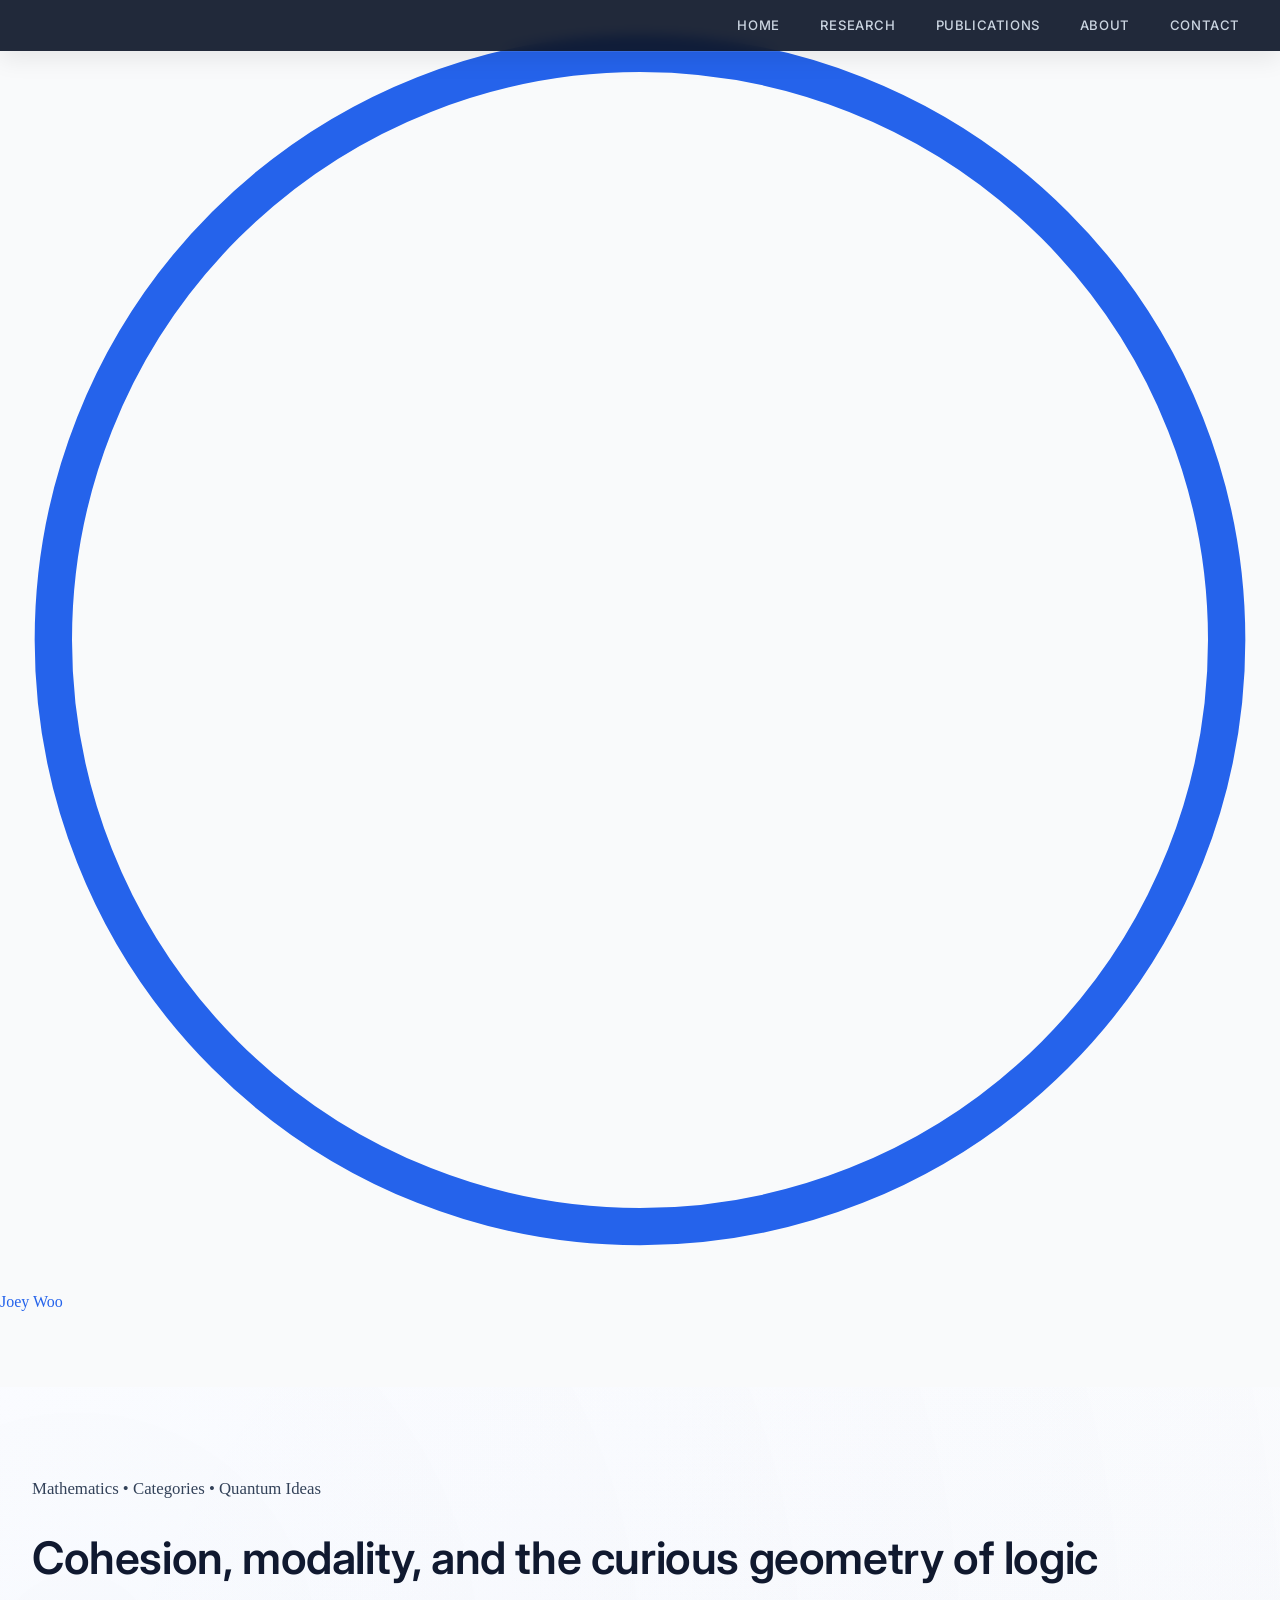
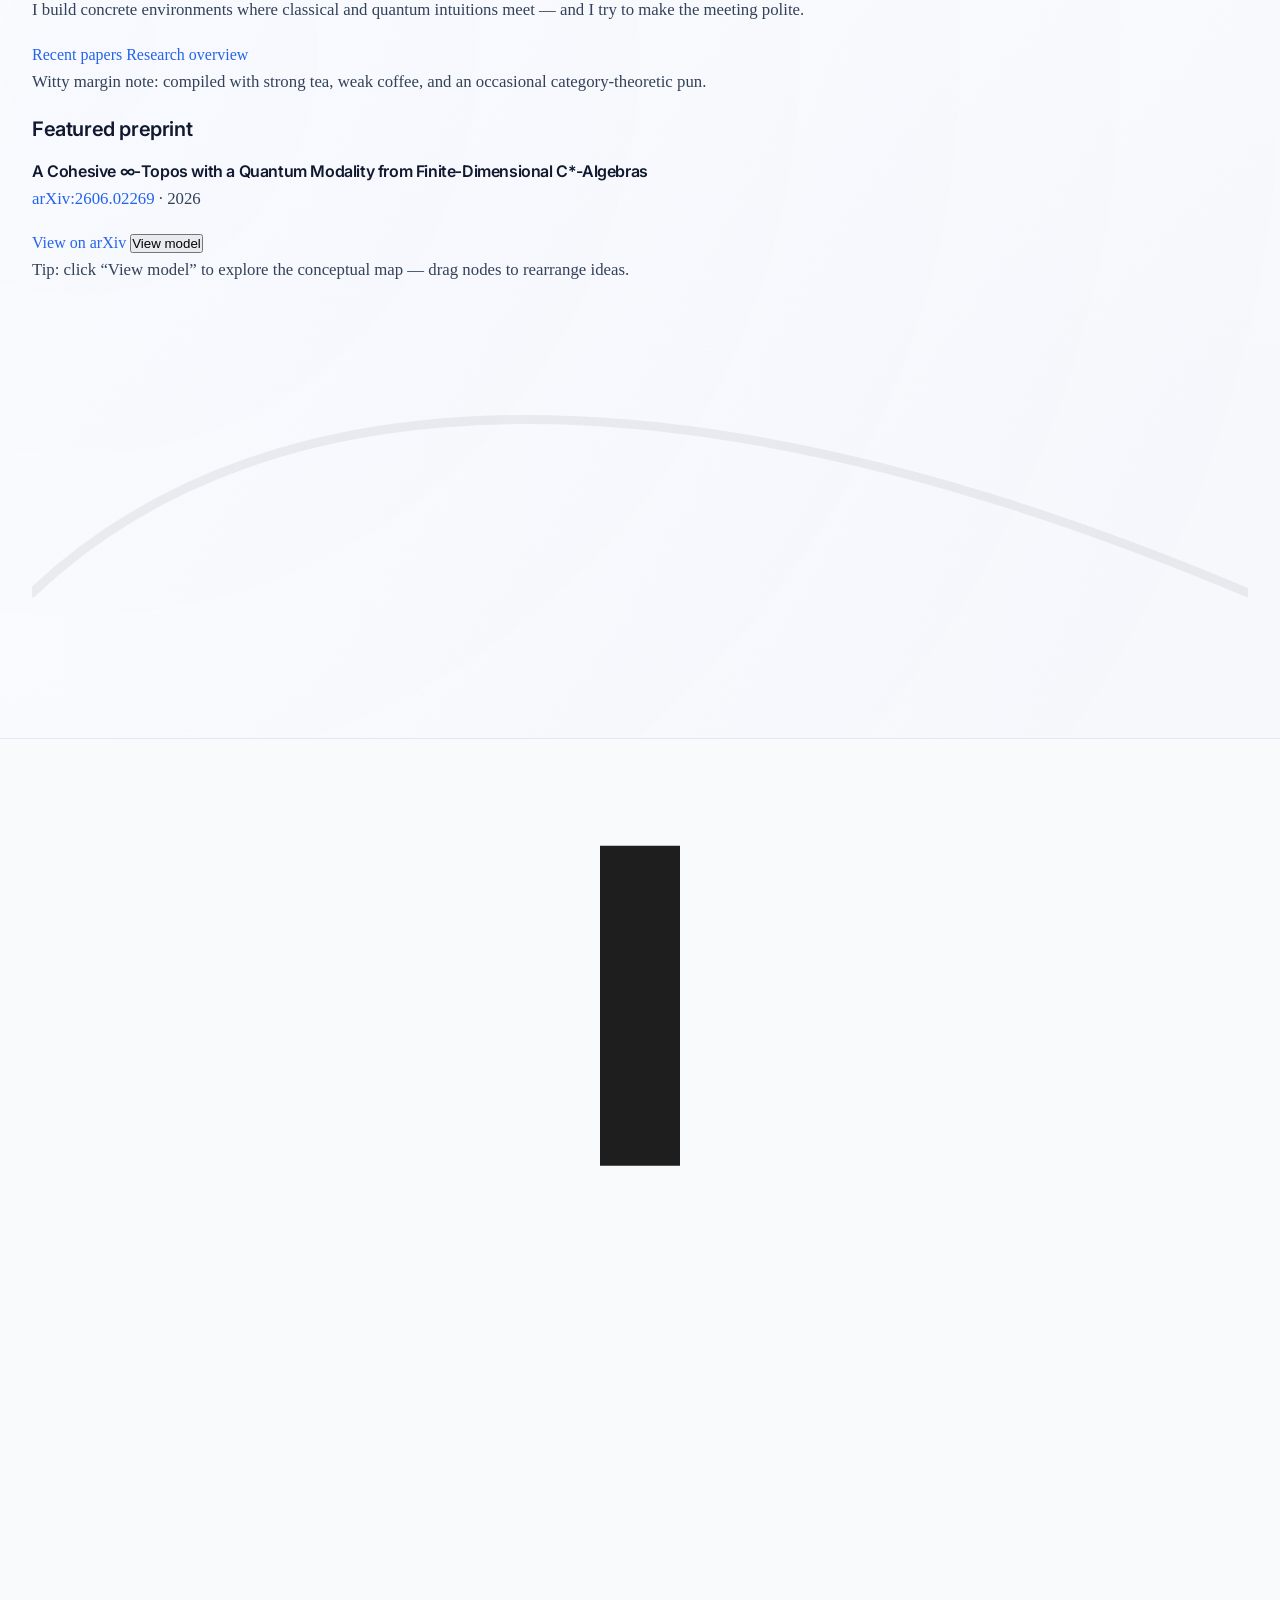
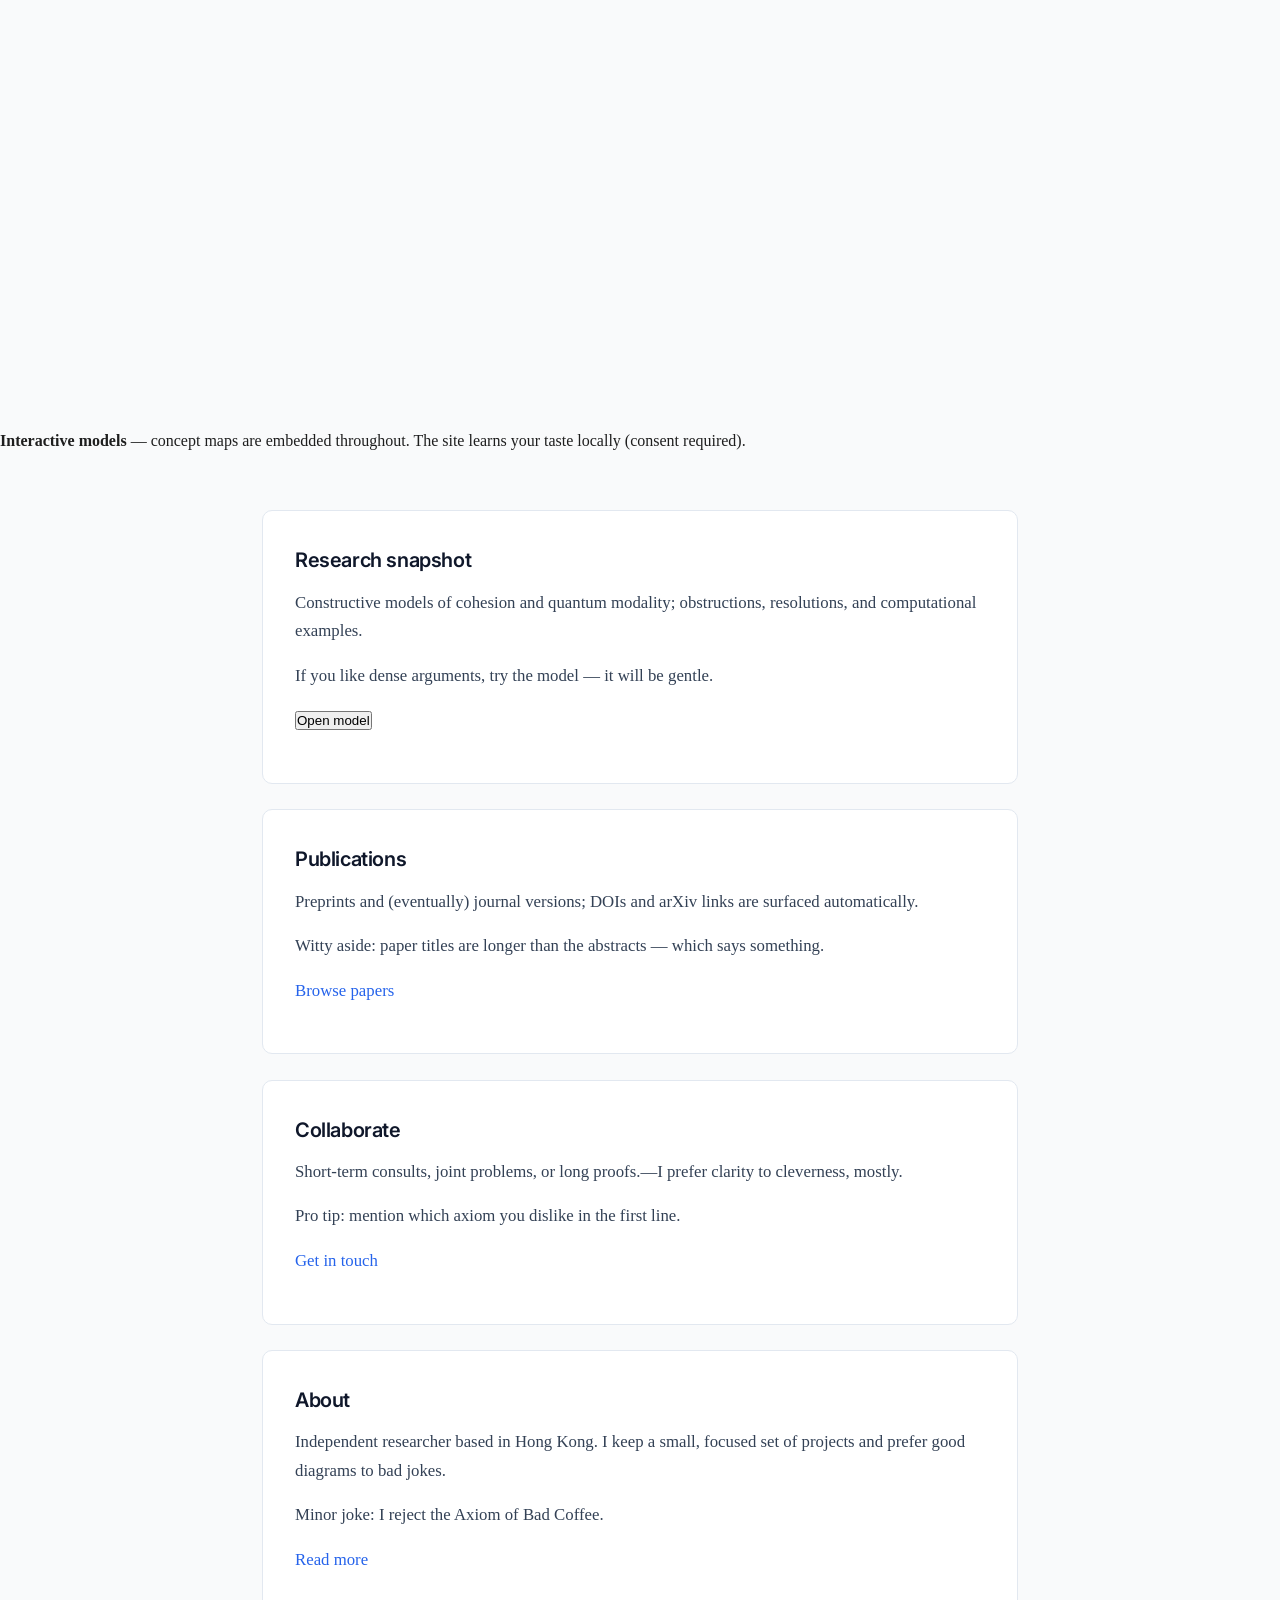
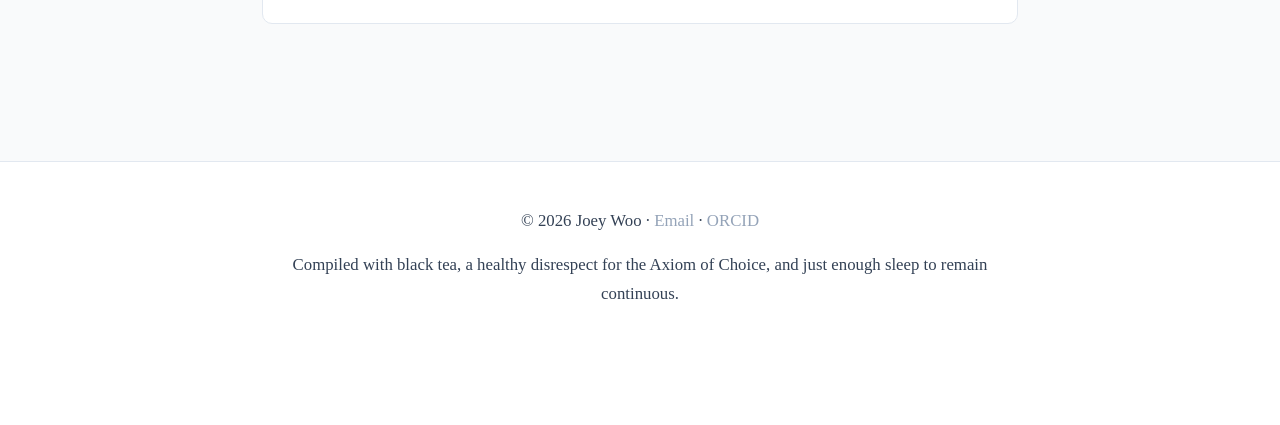
==== index.html @ 8548af4b "Update index.html" ====
<!DOCTYPE html>
<html lang="en">
<head>
  <meta charset="utf-8">
  <meta name="viewport" content="width=device-width,initial-scale=1">
  <meta name="description" content="Joey Woo — category theory, quantum foundations, and interactive concept models. Papers, preprints, and playful precision.">
  <meta name="google-site-verification" content="-gu3NFsRhLgN4wervJXu0iI68wFNmFRY9myqKUGmu70">
  <title>Joey Woo · Mathematics</title>

  <!-- Fonts -->
  <link rel="preconnect" href="https://fonts.googleapis.com">
  <link rel="preconnect" href="https://fonts.gstatic.com" crossorigin>
  <link href="https://fonts.googleapis.com/css2?family=Playfair+Display:ital,wght@0,400;0,700;1,400&family=Inter:wght@300;400;600;700&display=swap" rel="stylesheet">

  <link rel="stylesheet" href="style.css">
  <link rel="canonical" href="https://s202101185-cell.github.io/">
</head>
<body>
  <header class="site-header">
    <div class="header-inner">
      <a class="brand" href="index.html" aria-label="Home — Joey Woo">
        <svg class="brand-mark" viewBox="0 0 48 48" aria-hidden="true"><g fill="none" stroke="currentColor" stroke-width="1.4"><circle cx="24" cy="24" r="22"/></g></svg>
        <span class="brand-name">Joey Woo</span>
      </a>

      <nav class="nav">
        <a href="index.html">Home</a>
        <a href="research.html">Research</a>
        <a href="publications.html">Publications</a>
        <a href="about.html">About</a>
        <a href="contact.html" class="cta">Contact</a>
      </nav>
    </div>
  </header>

  <main>
    <section class="hero-outer" aria-labelledby="hero-heading">
      <div class="hero">
        <div class="hero-left">
          <p class="eyebrow">Mathematics • Categories • Quantum Ideas</p>
          <h1 id="hero-heading">Cohesion, modality, and the curious geometry of logic</h1>
          <p class="subtitle">I build concrete environments where classical and quantum intuitions meet — and I try to make the meeting polite.</p>

          <div class="hero-actions">
            <a class="btn primary" href="publications.html">Recent papers</a>
            <a class="btn ghost" href="research.html">Research overview</a>
          </div>

          <p class="witty">Witty margin note: compiled with strong tea, weak coffee, and an occasional category-theoretic pun.</p>
        </div>

        <aside class="hero-card" aria-hidden="false">
          <div class="hero-card-inner">
            <div class="hero-accent" aria-hidden="true"></div>
            <h3 class="card-title">Featured preprint</h3>
            <h4 class="paper-title">A Cohesive ∞‑Topos with a Quantum Modality from Finite‑Dimensional C*-Algebras</h4>
            <p class="paper-meta"><a href="https://arxiv.org/abs/2606.02269" target="_blank" rel="noopener">arXiv:2606.02269</a> · 2026</p>
            <div class="card-actions">
              <a class="btn tiny" href="https://arxiv.org/abs/2606.02269" target="_blank" rel="noopener">View on arXiv</a>
              <button class="btn tiny outline model-btn" data-model="quantum-geometry">View model</button>
            </div>
            <p class="card-fineprint">Tip: click “View model” to explore the conceptual map — drag nodes to rearrange ideas.</p>
          </div>

          <svg class="flourish" viewBox="0 0 200 60" preserveAspectRatio="none" aria-hidden="true">
            <path d="M0,48 C40,10 110,10 200,48" fill="none" stroke="rgba(2,6,23,0.06)" stroke-width="1.5" stroke-linecap="round"/>
          </svg>
        </aside>
      </div>

      <div class="hero-note">
        <svg class="tiny-ico" viewBox="0 0 24 24" aria-hidden="true"><path d="M12 2v6" stroke="currentColor" stroke-width="1.5" fill="none"/></svg>
        <div>
          <strong>Interactive models</strong> — concept maps are embedded throughout. The site learns your taste locally (consent required).
        </div>
      </div>
    </section>

    <section class="container features" aria-label="Quick links and highlights">
      <div class="grid">
        <article class="feature card" data-enhance="true" data-model="research-timeline">
          <h3>Research snapshot</h3>
          <p>Constructive models of cohesion and quantum modality; obstructions, resolutions, and computational examples.</p>
          <p class="feature-foot">If you like dense arguments, try the model — it will be gentle.</p>
          <p><button class="btn outline model-btn" data-model="research-timeline">Open model</button></p>
        </article>

        <article class="feature card" data-enhance="true">
          <h3>Publications</h3>
          <p>Preprints and (eventually) journal versions; DOIs and arXiv links are surfaced automatically.</p>
          <p class="feature-foot">Witty aside: paper titles are longer than the abstracts — which says something.</p>
          <p><a class="btn ghost" href="publications.html">Browse papers</a></p>
        </article>

        <article class="feature card" data-enhance="true">
          <h3>Collaborate</h3>
          <p>Short-term consults, joint problems, or long proofs.—I prefer clarity to cleverness, mostly.</p>
          <p class="feature-foot">Pro tip: mention which axiom you dislike in the first line.</p>
          <p><a class="btn ghost" href="contact.html">Get in touch</a></p>
        </article>

        <article class="feature card" data-enhance="true">
          <h3>About</h3>
          <p>Independent researcher based in Hong Kong. I keep a small, focused set of projects and prefer good diagrams to bad jokes.</p>
          <p class="feature-foot">Minor joke: I reject the Axiom of Bad Coffee.</p>
          <p><a class="btn ghost" href="about.html">Read more</a></p>
        </article>
      </div>
    </section>
  </main>

  <footer class="site-footer">
    <div class="container footer-inner">
      <p class="copyright">© 2026 Joey Woo · <a href="mailto:s202101185@student.cky.edu.hk">Email</a> · <a href="https://orcid.org/0009-0008-8888-9495" target="_blank" rel="noopener">ORCID</a></p>
      <p class="footer-witty">Compiled with black tea, a healthy disrespect for the Axiom of Choice, and just enough sleep to remain continuous.</p>
    </div>
  </footer>

  <!-- personalization & interactive models (local-only) -->
  <script src="assets/js/ai-personalizer-full.js" defer></script>

  <!-- small inline script to ensure model buttons created early still work -->
  <script>
    (function(){
      // When model buttons (class model-btn) are clicked, the ai script will hook model opening.
      // This no-op is here as a compatibility hook if ai script exposes window.__aiLocal.openModel.
      document.addEventListener('click', function(e){
        const b = e.target.closest('.model-btn');
        if (!b) return;
        const model = b.dataset.model;
        if (window.__aiLocal && typeof window.__aiLocal.openModelModal === 'function') {
          window.__aiLocal.openModelModal(model);
        }
      });
    })();
  </script>
</body>
</html>
---- style.css ----
/* ===== Reset & Base ===== */
*, *::before, *::after { margin:0; padding:0; box-sizing:border-box; }
html { scroll-behavior:smooth; }
:root{
    --accent: #2563eb; /* primary blue */
    --muted: #94a3b8;
    --bg: #f9fafb;
    --panel: #ffffff;
    --text: #1e1e1e;
}
body {
    font-family: 'EB Garamond', 'Georgia', serif;
    background: var(--bg);
    color: var(--text);
    line-height: 1.7;
    -webkit-font-smoothing: antialiased;
    text-rendering: optimizeLegibility;
}

/* ===== Typography ===== */
h1, h2, h3, h4 {
    font-family: 'Inter', 'Helvetica Neue', sans-serif;
    font-weight: 600;
    letter-spacing: -0.4px;
    color: #0f172a;
}
h1 { font-size: 2.8rem; }
h2 {
    font-size: 1.8rem;
    border-bottom: 1.5px solid #e2e8f0;
    padding-bottom: 0.5rem;
    margin-bottom: 1.2rem;
}
h3 { font-size: 1.25rem; margin-bottom: 0.7rem; }
p  { margin-bottom: 1rem; font-size: 1.05rem; color: #334155; }
a  {
    color: var(--accent);
    text-decoration: none;
    transition: color 0.2s, border-bottom 0.2s;
    border-bottom: 1px solid transparent;
}
a:hover { color: #1d4ed8; border-bottom-color: #1d4ed8; }

/* ===== Navigation Bar ===== */
nav {
    position: fixed; top: 0; width: 100%; background: #0f172a; z-index: 1000;
    padding: 0.9rem 2.5rem;
    display: flex; gap: 2.5rem; align-items: center; justify-content: flex-end;
    box-shadow: 0 1px 0 rgba(255,255,255,0.08), 0 8px 24px rgba(0,0,0,0.08);
    backdrop-filter: blur(6px);
    background: rgba(15, 23, 42, 0.92);
}
nav a {
    color: #cbd5e1; text-decoration: none;
    font-family: 'Inter', sans-serif; font-size: 0.82rem; font-weight: 500;
    text-transform: uppercase; letter-spacing: 0.6px;
    transition: color 0.2s, transform 0.2s; border-bottom: none;
    position: relative;
}
nav a::after {
    content: "";
    position: absolute; bottom: -4px; left: 0; width: 0; height: 1.5px;
    background: var(--accent); transition: width 0.2s;
}
nav a:hover { color: #fff; }
nav a:hover::after { width: 100%; }

/* ===== Hero Section ===== */
.hero {
    margin-top: 4.5rem;
    padding: 5.5rem 2rem 4rem 2rem;
    background: linear-gradient(135deg, #ffffff 0%, #f8fafc 100%);
    border-bottom: 1px solid #e2e8f0;
    position: relative; overflow: hidden;
}
.hero::before {
    content: "";
    position: absolute; top: -60%; left: -60%; width: 220%; height: 220%;
    background: radial-gradient(circle at 30% 40%, rgba(37,99,235,0.03) 0%, transparent 55%),
                radial-gradient(circle at 70% 60%, rgba(99,102,241,0.02) 0%, transparent 55%);
    pointer-events: none;
}
.hero-content {
    max-width: 820px; margin: 0 auto;
    display: flex; flex-direction: column; align-items: flex-start;
    position: relative; z-index: 1;
}
.hero-text h1 {
    font-size: 3.5rem;
    font-weight: 600;
    letter-spacing: -0.6px;
    margin-bottom: 0.4rem;
    color: #0f172a;
}
.hero-text p {
    font-size: 1.35rem;
    color: #475569;
    font-style: italic;
    max-width: 600px;
}

/* ===== Main Container ===== */
.container { max-width: 820px; margin: 0 auto; padding: 0 2rem 3.5rem 2rem; }
section { margin-bottom: 3.5rem; }

/* ===== Collapsible Explainers ===== */
.explain {
    margin: 2.2rem 0;
    border: 1px solid #e2e8f0;
    border-radius: 10px;
    background: var(--panel);
    overflow: hidden;
    transition: box-shadow 0.25s, border-color 0.25s;
}
.explain:hover { box-shadow: 0 6px 18px rgba(0,0,0,0.04); border-color: #cbd5e1; }
.explain-summary {
    list-style: none;
    cursor: pointer;
    padding: 1.3rem 2.2rem;
    font-family: 'Inter', sans-serif;
    font-weight: 600;
    font-size: 1.1rem;
    color: #1e293b;
    background: #f8fafc;
    border-bottom: 1px solid #e2e8f0;
    position: relative;
    outline: none;
    user-select: none;
    display: flex;
    align-items: center;
    gap: 0.7rem;
}
.explain-summary::before {
    content: "";
    display: inline-block;
    width: 0.55rem;
    height: 0.55rem;
    border-right: 2px solid #64748b;
    border-bottom: 2px solid #64748b;
    transform: rotate(45deg);
    transition: transform 0.25s;
    flex-shrink: 0;
}
details[open] .explain-summary::before {
    transform: rotate(-135deg);
}
.explain-content {
    padding: 2rem 2.2rem;
    font-size: 1.05rem;
    color: #334155;
}
.explain-plain { border-left: 4px solid var(--accent); }
.explain-technical { border-left: 4px solid #475569; }

/* ===== Cards ===== */
.card {
    background: var(--panel);
    border: 1px solid #e2e8f0;
    border-radius: 10px;
    padding: 2rem;
    margin-bottom: 1.6rem;
    transition: box-shadow 0.25s, transform 0.2s, border-color 0.2s;
}
.card:hover {
    box-shadow: 0 14px 28px rgba(0,0,0,0.05);
    transform: translateY(-3px);
    border-color: #cbd5e1;
}
.card h3 { margin-top: 0; }

/* ===== Footer ===== */
footer {
    text-align: center;
    padding: 2.8rem 2rem;
    font-size: 0.88rem;
    color: var(--muted);
    border-top: 1px solid #e2e8f0;
    margin-top: 3.5rem;
    background: var(--panel);
}
footer a { color: var(--muted); border-bottom: none; }
footer a:hover { color: #64748b; }

/* ===== Animations ===== */
@keyframes fadeIn {
    from { opacity: 0; transform: translateY(12px); }
    to   { opacity: 1; transform: translateY(0); }
}
.fade-in { animation: fadeIn 0.7s ease forwards; }

/* ===== Responsive ===== */
@media (max-width: 640px) {
    .hero { padding: 4rem 1.5rem 3rem 1.5rem; }
    .hero-text h1 { font-size: 2.6rem; }
    .container { padding: 0 1.5rem 2.5rem 1.5rem; }
    nav { justify-content: center; gap: 1.2rem; padding: 0.9rem 1.5rem; }
}
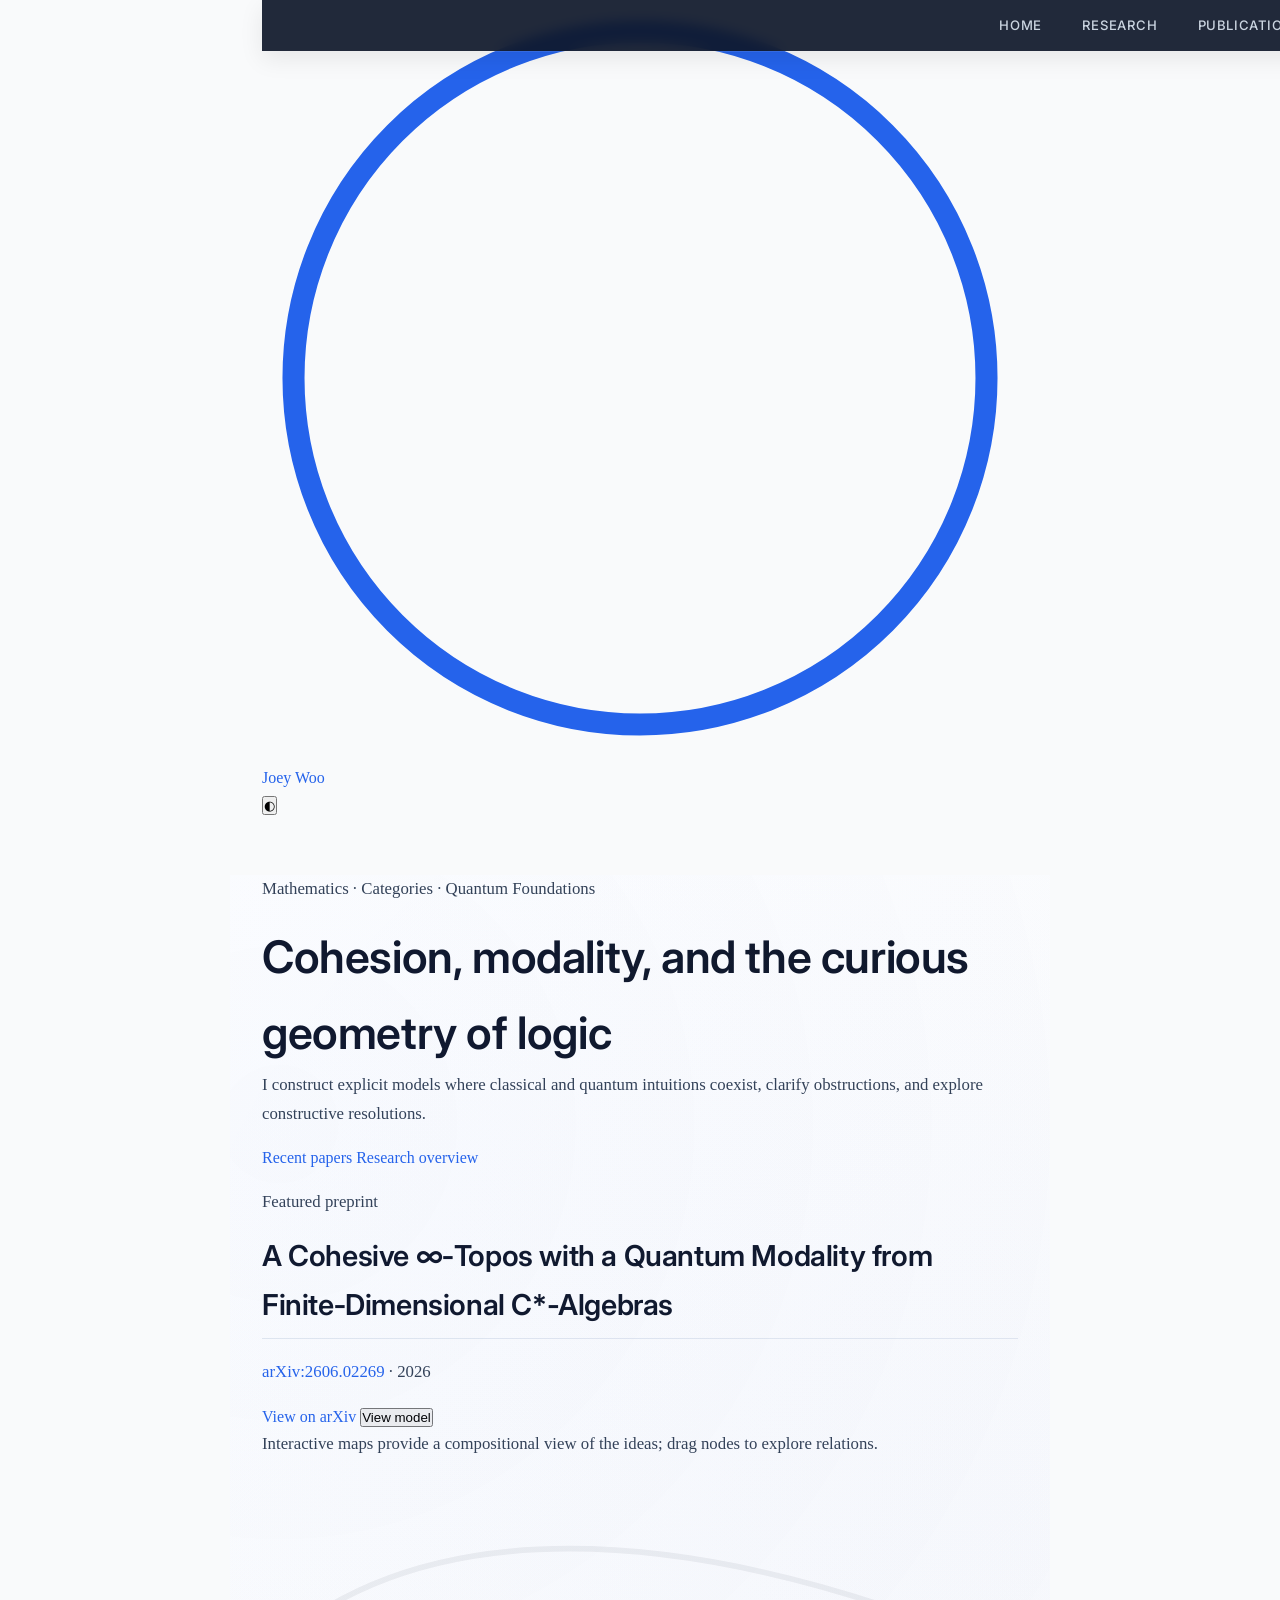
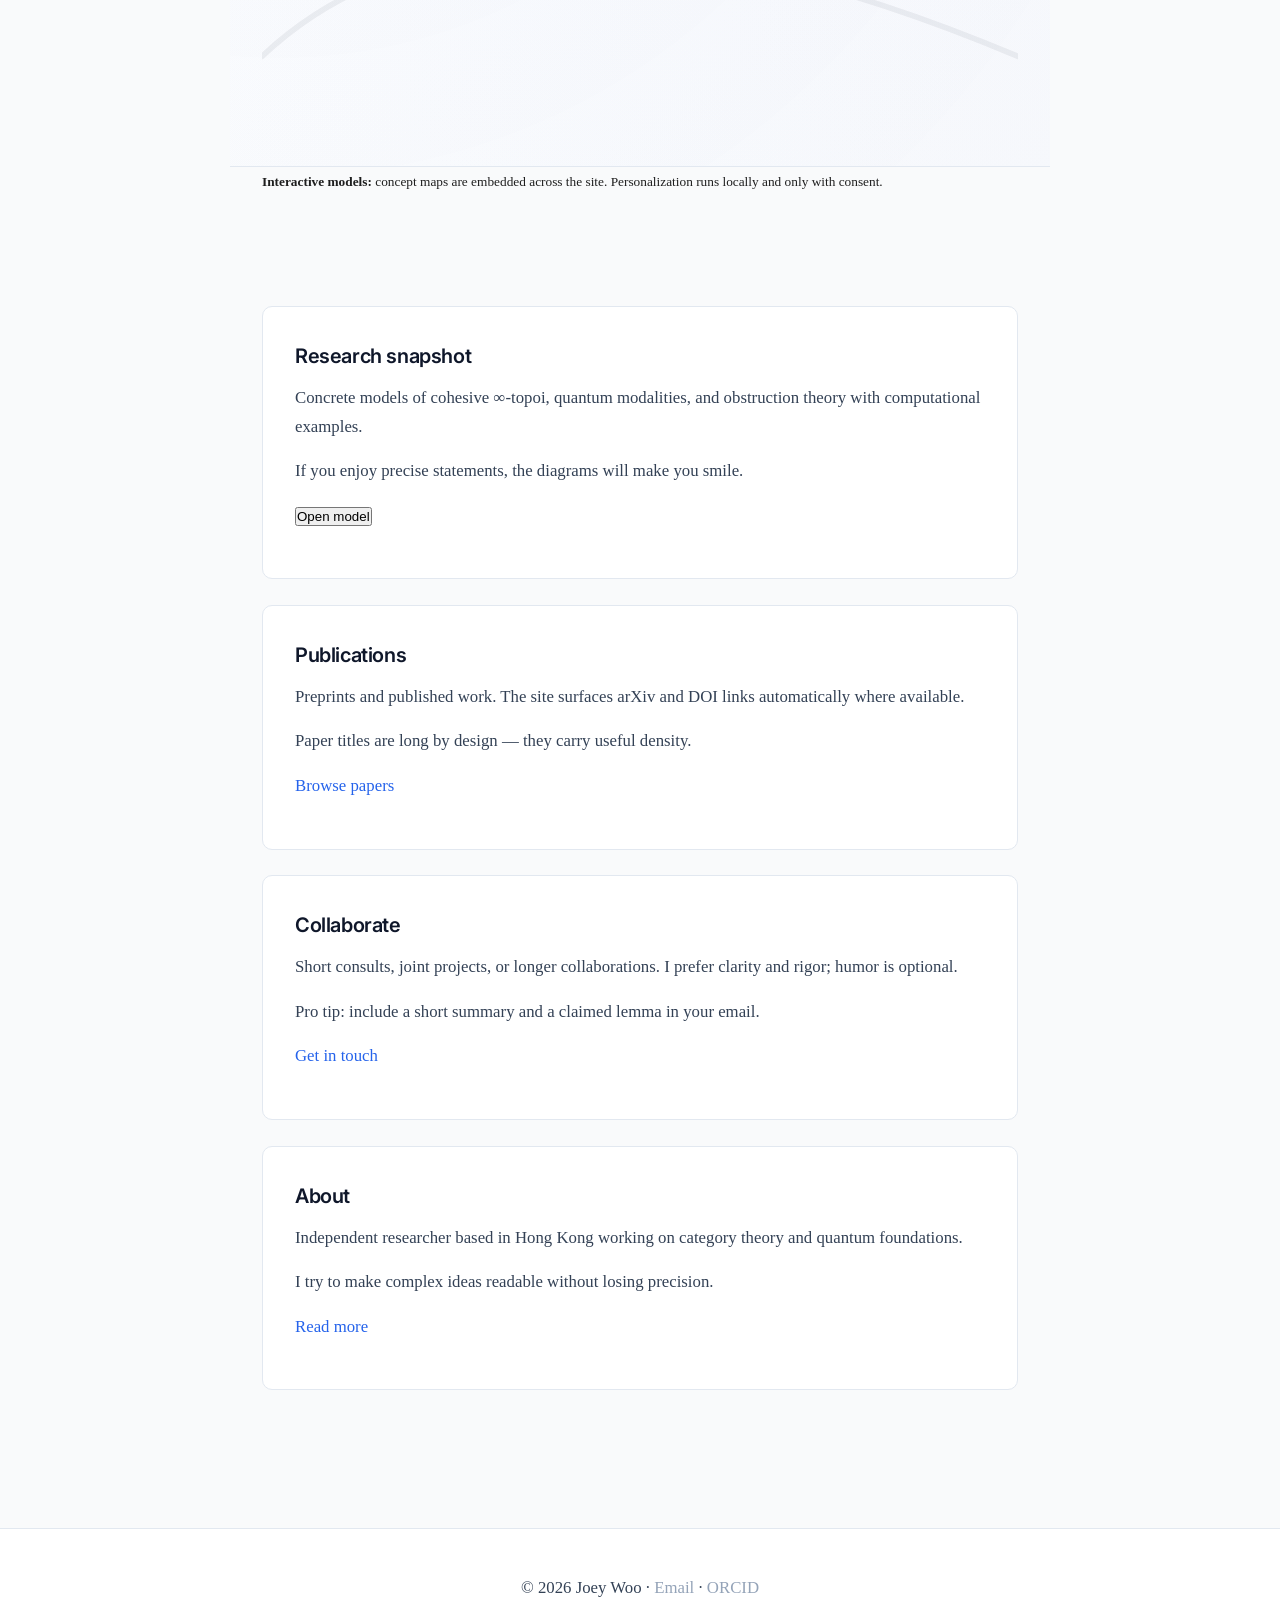
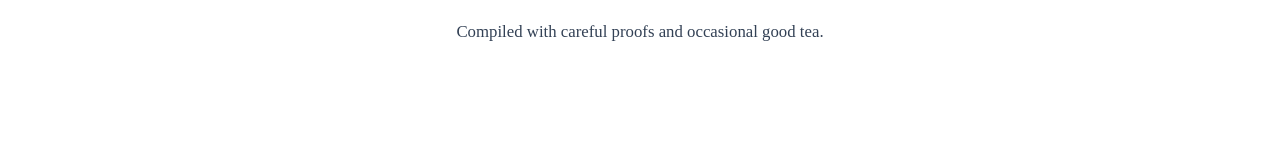
==== commit 902bd2b3: "Update index.html" ====
--- a/index.html
+++ b/index.html
@@ -1,13 +1,12 @@
 <!DOCTYPE html>
 <html lang="en">
 <head>
-  <meta charset="utf-8">
-  <meta name="viewport" content="width=device-width,initial-scale=1">
-  <meta name="description" content="Joey Woo — category theory, quantum foundations, and interactive concept models. Papers, preprints, and playful precision.">
-  <meta name="google-site-verification" content="-gu3NFsRhLgN4wervJXu0iI68wFNmFRY9myqKUGmu70">
+  <meta charset="utf-8" />
+  <meta name="viewport" content="width=device-width,initial-scale=1" />
+  <meta name="description" content="Joey Woo — research in category theory and quantum foundations. Concrete models, preprints, and interactive concept maps." />
+  <meta name="google-site-verification" content="-gu3NFsRhLgN4wervJXu0iI68wFNmFRY9myqKUGmu70" />
   <title>Joey Woo · Mathematics</title>
 
-  <!-- Fonts -->
   <link rel="preconnect" href="https://fonts.googleapis.com">
   <link rel="preconnect" href="https://fonts.gstatic.com" crossorigin>
   <link href="https://fonts.googleapis.com/css2?family=Playfair+Display:ital,wght@0,400;0,700;1,400&family=Inter:wght@300;400;600;700&display=swap" rel="stylesheet">
@@ -16,93 +15,94 @@
   <link rel="canonical" href="https://s202101185-cell.github.io/">
 </head>
 <body>
-  <header class="site-header">
-    <div class="header-inner">
-      <a class="brand" href="index.html" aria-label="Home — Joey Woo">
+  <header class="site-header" role="banner">
+    <div class="header-inner container">
+      <a class="brand" href="index.html" aria-label="Joey Woo home">
         <svg class="brand-mark" viewBox="0 0 48 48" aria-hidden="true"><g fill="none" stroke="currentColor" stroke-width="1.4"><circle cx="24" cy="24" r="22"/></g></svg>
         <span class="brand-name">Joey Woo</span>
       </a>
 
-      <nav class="nav">
+      <nav class="nav" role="navigation" aria-label="Main navigation">
         <a href="index.html">Home</a>
         <a href="research.html">Research</a>
         <a href="publications.html">Publications</a>
         <a href="about.html">About</a>
         <a href="contact.html" class="cta">Contact</a>
       </nav>
+
+      <div class="header-actions">
+        <button id="theme-toggle" class="icon-btn" aria-label="Toggle theme">◐</button>
+      </div>
     </div>
   </header>
 
-  <main>
-    <section class="hero-outer" aria-labelledby="hero-heading">
-      <div class="hero">
+  <main role="main">
+    <section class="hero-outer">
+      <div class="hero container split" aria-labelledby="hero-heading">
         <div class="hero-left">
-          <p class="eyebrow">Mathematics • Categories • Quantum Ideas</p>
+          <p class="eyebrow">Mathematics · Categories · Quantum Foundations</p>
           <h1 id="hero-heading">Cohesion, modality, and the curious geometry of logic</h1>
-          <p class="subtitle">I build concrete environments where classical and quantum intuitions meet — and I try to make the meeting polite.</p>
+          <p class="lede">I construct explicit models where classical and quantum intuitions coexist, clarify obstructions, and explore constructive resolutions.</p>
 
           <div class="hero-actions">
             <a class="btn primary" href="publications.html">Recent papers</a>
             <a class="btn ghost" href="research.html">Research overview</a>
           </div>
 
-          <p class="witty">Witty margin note: compiled with strong tea, weak coffee, and an occasional category-theoretic pun.</p>
+          <p class="witty" id="hero-quip" aria-live="polite"></p>
         </div>
 
         <aside class="hero-card" aria-hidden="false">
           <div class="hero-card-inner">
             <div class="hero-accent" aria-hidden="true"></div>
-            <h3 class="card-title">Featured preprint</h3>
-            <h4 class="paper-title">A Cohesive ∞‑Topos with a Quantum Modality from Finite‑Dimensional C*-Algebras</h4>
+            <p class="card-title">Featured preprint</p>
+            <h2 class="paper-title">A Cohesive ∞‑Topos with a Quantum Modality from Finite‑Dimensional C*-Algebras</h2>
             <p class="paper-meta"><a href="https://arxiv.org/abs/2606.02269" target="_blank" rel="noopener">arXiv:2606.02269</a> · 2026</p>
             <div class="card-actions">
               <a class="btn tiny" href="https://arxiv.org/abs/2606.02269" target="_blank" rel="noopener">View on arXiv</a>
               <button class="btn tiny outline model-btn" data-model="quantum-geometry">View model</button>
             </div>
-            <p class="card-fineprint">Tip: click “View model” to explore the conceptual map — drag nodes to rearrange ideas.</p>
+            <p class="card-fineprint">Interactive maps provide a compositional view of the ideas; drag nodes to explore relations.</p>
           </div>
 
           <svg class="flourish" viewBox="0 0 200 60" preserveAspectRatio="none" aria-hidden="true">
-            <path d="M0,48 C40,10 110,10 200,48" fill="none" stroke="rgba(2,6,23,0.06)" stroke-width="1.5" stroke-linecap="round"/>
+            <path d="M0,48 C40,10 110,10 200,48" fill="none" stroke="rgba(7,18,34,0.06)" stroke-width="1.5" stroke-linecap="round"/>
           </svg>
         </aside>
       </div>
 
-      <div class="hero-note">
-        <svg class="tiny-ico" viewBox="0 0 24 24" aria-hidden="true"><path d="M12 2v6" stroke="currentColor" stroke-width="1.5" fill="none"/></svg>
-        <div>
-          <strong>Interactive models</strong> — concept maps are embedded throughout. The site learns your taste locally (consent required).
-        </div>
+      <div class="hero-note container">
+        <small><strong>Interactive models:</strong> concept maps are embedded across the site. Personalization runs locally and only with consent.</small>
       </div>
     </section>
 
-    <section class="container features" aria-label="Quick links and highlights">
+    <section class="container features" aria-label="Highlights">
       <div class="grid">
         <article class="feature card" data-enhance="true" data-model="research-timeline">
           <h3>Research snapshot</h3>
-          <p>Constructive models of cohesion and quantum modality; obstructions, resolutions, and computational examples.</p>
-          <p class="feature-foot">If you like dense arguments, try the model — it will be gentle.</p>
+          <p>Concrete models of cohesive ∞‑topoi, quantum modalities, and obstruction theory with computational examples.</p>
+          <p class="feature-foot">If you enjoy precise statements, the diagrams will make you smile.</p>
           <p><button class="btn outline model-btn" data-model="research-timeline">Open model</button></p>
         </article>
 
         <article class="feature card" data-enhance="true">
           <h3>Publications</h3>
-          <p>Preprints and (eventually) journal versions; DOIs and arXiv links are surfaced automatically.</p>
-          <p class="feature-foot">Witty aside: paper titles are longer than the abstracts — which says something.</p>
+          <p>Preprints and published work. The site surfaces arXiv and DOI links automatically where available.</p>
+          <p class="feature-foot">Paper titles are long by design — they carry useful density.</p>
           <p><a class="btn ghost" href="publications.html">Browse papers</a></p>
         </article>
 
         <article class="feature card" data-enhance="true">
           <h3>Collaborate</h3>
-          <p>Short-term consults, joint problems, or long proofs.—I prefer clarity to cleverness, mostly.</p>
-          <p class="feature-foot">Pro tip: mention which axiom you dislike in the first line.</p>
+          <p>Short consults, joint projects, or longer collaborations. I prefer clarity and rigor; humor is optional.</p>
+          <p class="feature-foot">Pro tip: include a short summary and a claimed lemma in your email.</p>
           <p><a class="btn ghost" href="contact.html">Get in touch</a></p>
         </article>
 
         <article class="feature card" data-enhance="true">
           <h3>About</h3>
-          <p>Independent researcher based in Hong Kong. I keep a small, focused set of projects and prefer good diagrams to bad jokes.</p>
-          <p class="feature-foot">Minor joke: I reject the Axiom of Bad Coffee.</p>
+          <p>Independent researcher based in Hong Kong working on category theory and quantum foundations.</p>
+          <p class="feature-foot">I try to make complex ideas readable without losing precision.</p>
           <p><a class="btn ghost" href="about.html">Read more</a></p>
         </article>
       </div>
@@ -111,27 +111,28 @@
 
   <footer class="site-footer">
     <div class="container footer-inner">
-      <p class="copyright">© 2026 Joey Woo · <a href="mailto:s202101185@student.cky.edu.hk">Email</a> · <a href="https://orcid.org/0009-0008-8888-9495" target="_blank" rel="noopener">ORCID</a></p>
-      <p class="footer-witty">Compiled with black tea, a healthy disrespect for the Axiom of Choice, and just enough sleep to remain continuous.</p>
+      <p class="small muted">© 2026 Joey Woo · <a href="mailto:s202101185@student.cky.edu.hk">Email</a> · <a href="https://orcid.org/0009-0008-8888-9495" target="_blank" rel="noopener">ORCID</a></p>
+      <p class="small muted">Compiled with careful proofs and occasional good tea.</p>
     </div>
   </footer>
 
-  <!-- personalization & interactive models (local-only) -->
   <script src="assets/js/ai-personalizer-full.js" defer></script>
 
-  <!-- small inline script to ensure model buttons created early still work -->
   <script>
+    // theme toggle wiring (keeps UI responsive even if main script loads later)
     (function(){
-      // When model buttons (class model-btn) are clicked, the ai script will hook model opening.
-      // This no-op is here as a compatibility hook if ai script exposes window.__aiLocal.openModel.
-      document.addEventListener('click', function(e){
-        const b = e.target.closest('.model-btn');
-        if (!b) return;
-        const model = b.dataset.model;
-        if (window.__aiLocal && typeof window.__aiLocal.openModelModal === 'function') {
-          window.__aiLocal.openModelModal(model);
-        }
+      function setTheme(t){ document.documentElement.setAttribute('data-theme', t); try{ localStorage.setItem('site:theme', t); }catch(e){} }
+      document.getElementById('theme-toggle')?.addEventListener('click', function(){
+        const current = document.documentElement.getAttribute('data-theme') || 'light';
+        setTheme(current === 'light' ? 'dark' : 'light');
       });
+      // initialize from storage or system
+      const saved = localStorage.getItem('site:theme');
+      if(saved) setTheme(saved);
+      else {
+        const prefersDark = window.matchMedia && window.matchMedia('(prefers-color-scheme: dark)').matches;
+        setTheme(prefersDark ? 'dark' : 'light');
+      }
     })();
   </script>
 </body>
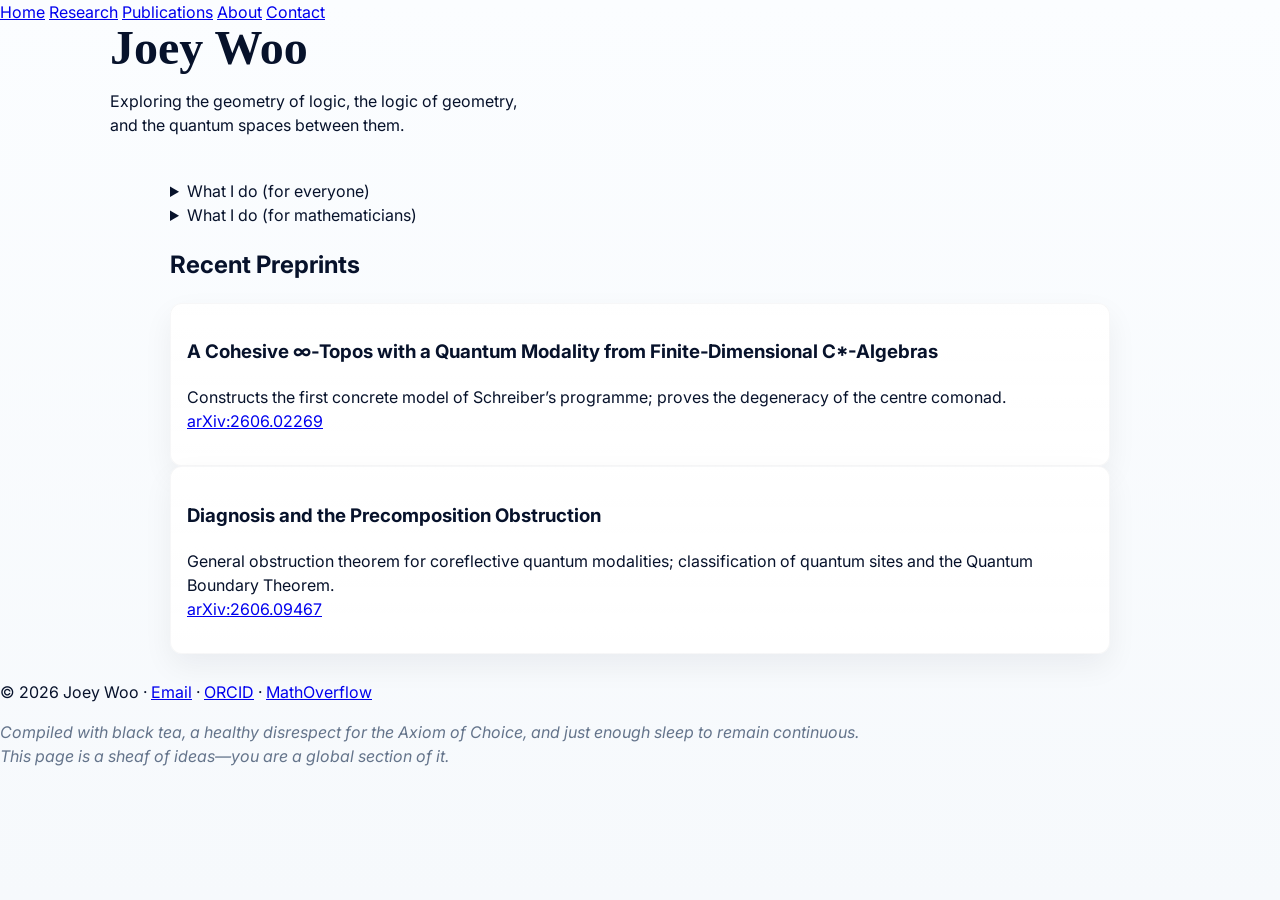
==== commit 18ffc870: "Update index.html" ====
--- a/index.html
+++ b/index.html
@@ -1,139 +1,84 @@
 <!DOCTYPE html>
 <html lang="en">
 <head>
-  <meta charset="utf-8" />
-  <meta name="viewport" content="width=device-width,initial-scale=1" />
-  <meta name="description" content="Joey Woo — research in category theory and quantum foundations. Concrete models, preprints, and interactive concept maps." />
-  <meta name="google-site-verification" content="-gu3NFsRhLgN4wervJXu0iI68wFNmFRY9myqKUGmu70" />
-  <title>Joey Woo · Mathematics</title>
-
-  <link rel="preconnect" href="https://fonts.googleapis.com">
-  <link rel="preconnect" href="https://fonts.gstatic.com" crossorigin>
-  <link href="https://fonts.googleapis.com/css2?family=Playfair+Display:ital,wght@0,400;0,700;1,400&family=Inter:wght@300;400;600;700&display=swap" rel="stylesheet">
-
-  <link rel="stylesheet" href="style.css">
-  <link rel="canonical" href="https://s202101185-cell.github.io/">
+    <meta charset="UTF-8">
+    <meta name="viewport" content="width=device-width, initial-scale=1.0">
+    <meta name="description" content="Joey Woo — research in category theory and quantum foundations; papers, preprints, and contact information." />
+    <meta name="google-site-verification" content="-gu3NFsRhLgN4wervJXu0iI68wFNmFRY9myqKUGmu70" />
+    <title>Joey Woo · Mathematics</title>
+    <link rel="stylesheet" href="style.css">
+    <link rel="preconnect" href="https://fonts.googleapis.com">
+    <link rel="preconnect" href="https://fonts.gstatic.com" crossorigin>
+    <link href="https://fonts.googleapis.com/css2?family=EB+Garamond:ital,wght@0,400;0,600;1,400&family=Inter:wght@400;500;600&display=swap" rel="stylesheet">
 </head>
 <body>
-  <header class="site-header" role="banner">
-    <div class="header-inner container">
-      <a class="brand" href="index.html" aria-label="Joey Woo home">
-        <svg class="brand-mark" viewBox="0 0 48 48" aria-hidden="true"><g fill="none" stroke="currentColor" stroke-width="1.4"><circle cx="24" cy="24" r="22"/></g></svg>
-        <span class="brand-name">Joey Woo</span>
-      </a>
-
-      <nav class="nav" role="navigation" aria-label="Main navigation">
+    <nav>
         <a href="index.html">Home</a>
         <a href="research.html">Research</a>
         <a href="publications.html">Publications</a>
         <a href="about.html">About</a>
-        <a href="contact.html" class="cta">Contact</a>
-      </nav>
+        <a href="contact.html">Contact</a>
+    </nav>
 
-      <div class="header-actions">
-        <button id="theme-toggle" class="icon-btn" aria-label="Toggle theme">◐</button>
-      </div>
-    </div>
-  </header>
+    <header class="hero">
+        <div class="hero-content fade-in">
+            <div class="hero-text">
+                <h1>Joey Woo</h1>
+                <p>Exploring the geometry of logic, the logic of geometry,<br>and the quantum spaces between them.</p>
+            </div>
+        </div>
+    </header>
 
-  <main role="main">
-    <section class="hero-outer">
-      <div class="hero container split" aria-labelledby="hero-heading">
-        <div class="hero-left">
-          <p class="eyebrow">Mathematics · Categories · Quantum Foundations</p>
-          <h1 id="hero-heading">Cohesion, modality, and the curious geometry of logic</h1>
-          <p class="lede">I construct explicit models where classical and quantum intuitions coexist, clarify obstructions, and explore constructive resolutions.</p>
+    <main class="container fade-in">
 
-          <div class="hero-actions">
-            <a class="btn primary" href="publications.html">Recent papers</a>
-            <a class="btn ghost" href="research.html">Research overview</a>
-          </div>
+        <details class="explain explain-plain">
+            <summary class="explain-summary">What I do (for everyone)</summary>
+            <div class="explain-content">
+                <p>
+                    I study how the laws of physics and the rules of logic fit together.
+                    Imagine a robot that learns from experience. If its “brain” contains both ordinary numbers (like distances) and quantum bits,
+                    you run into a problem: the smooth world of geometry and the strange world of quantum mechanics don’t get along.
+                    My work creates new mathematical environments where these two worlds can live side by side.
+                    This could one day help us build artificial intelligence that is both powerful and completely transparent—you can see exactly why it made a decision.
+                </p>
+            </div>
+        </details>
 
-          <p class="witty" id="hero-quip" aria-live="polite"></p>
-        </div>
+        <details class="explain explain-technical">
+            <summary class="explain-summary">What I do (for mathematicians)</summary>
+            <div class="explain-content">
+                <p>
+                    I construct concrete models of cohesive ∞‑topoi equipped with quantum modalities—idempotent, product‑preserving, strong monoidal comonads—as proposed by Schreiber’s programme.
+                </p>
+            </div>
+        </details>
 
-        <aside class="hero-card" aria-hidden="false">
-          <div class="hero-card-inner">
-            <div class="hero-accent" aria-hidden="true"></div>
-            <p class="card-title">Featured preprint</p>
-            <h2 class="paper-title">A Cohesive ∞‑Topos with a Quantum Modality from Finite‑Dimensional C*-Algebras</h2>
-            <p class="paper-meta"><a href="https://arxiv.org/abs/2606.02269" target="_blank" rel="noopener">arXiv:2606.02269</a> · 2026</p>
-            <div class="card-actions">
-              <a class="btn tiny" href="https://arxiv.org/abs/2606.02269" target="_blank" rel="noopener">View on arXiv</a>
-              <button class="btn tiny outline model-btn" data-model="quantum-geometry">View model</button>
+        <section>
+            <h2>Recent Preprints</h2>
+            <div class="card">
+                <h3>A Cohesive ∞‑Topos with a Quantum Modality from Finite‑Dimensional C*-Algebras</h3>
+                <p>Constructs the first concrete model of Schreiber’s programme; proves the degeneracy of the centre comonad.<br>
+                <a href="https://arxiv.org/abs/2606.02269" target="_blank" rel="noopener">arXiv:2606.02269</a></p>
             </div>
-            <p class="card-fineprint">Interactive maps provide a compositional view of the ideas; drag nodes to explore relations.</p>
-          </div>
+            <div class="card">
+                <h3>Diagnosis and the Precomposition Obstruction</h3>
+                <p>General obstruction theorem for coreflective quantum modalities; classification of quantum sites and the Quantum Boundary Theorem.<br>
+                <a href="https://arxiv.org/abs/2606.09467" target="_blank" rel="noopener">arXiv:2606.09467</a></p>
+            </div>
+        </section>
+    </main>
 
-          <svg class="flourish" viewBox="0 0 200 60" preserveAspectRatio="none" aria-hidden="true">
-            <path d="M0,48 C40,10 110,10 200,48" fill="none" stroke="rgba(7,18,34,0.06)" stroke-width="1.5" stroke-linecap="round"/>
-          </svg>
-        </aside>
-      </div>
+    <footer>
+        <p>© 2026 Joey Woo · <a href="mailto:s202101185@student.cky.edu.hk">Email</a> · 
+        <a href="https://orcid.org/0009-0008-8888-9495">ORCID</a> · 
+        <a href="https://mathoverflow.net/users/511500">MathOverflow</a></p>
+        <p style="font-style: italic; color: #64748b; margin-top: 0.5rem;">
+            Compiled with black tea, a healthy disrespect for the Axiom of Choice, and just enough sleep to remain continuous.<br>
+            This page is a sheaf of ideas—you are a global section of it.
+        </p>
+    </footer>
 
-      <div class="hero-note container">
-        <small><strong>Interactive models:</strong> concept maps are embedded across the site. Personalization runs locally and only with consent.</small>
-      </div>
-    </section>
-
-    <section class="container features" aria-label="Highlights">
-      <div class="grid">
-        <article class="feature card" data-enhance="true" data-model="research-timeline">
-          <h3>Research snapshot</h3>
-          <p>Concrete models of cohesive ∞‑topoi, quantum modalities, and obstruction theory with computational examples.</p>
-          <p class="feature-foot">If you enjoy precise statements, the diagrams will make you smile.</p>
-          <p><button class="btn outline model-btn" data-model="research-timeline">Open model</button></p>
-        </article>
-
-        <article class="feature card" data-enhance="true">
-          <h3>Publications</h3>
-          <p>Preprints and published work. The site surfaces arXiv and DOI links automatically where available.</p>
-          <p class="feature-foot">Paper titles are long by design — they carry useful density.</p>
-          <p><a class="btn ghost" href="publications.html">Browse papers</a></p>
-        </article>
-
-        <article class="feature card" data-enhance="true">
-          <h3>Collaborate</h3>
-          <p>Short consults, joint projects, or longer collaborations. I prefer clarity and rigor; humor is optional.</p>
-          <p class="feature-foot">Pro tip: include a short summary and a claimed lemma in your email.</p>
-          <p><a class="btn ghost" href="contact.html">Get in touch</a></p>
-        </article>
-
-        <article class="feature card" data-enhance="true">
-          <h3>About</h3>
-          <p>Independent researcher based in Hong Kong working on category theory and quantum foundations.</p>
-          <p class="feature-foot">I try to make complex ideas readable without losing precision.</p>
-          <p><a class="btn ghost" href="about.html">Read more</a></p>
-        </article>
-      </div>
-    </section>
-  </main>
-
-  <footer class="site-footer">
-    <div class="container footer-inner">
-      <p class="small muted">© 2026 Joey Woo · <a href="mailto:s202101185@student.cky.edu.hk">Email</a> · <a href="https://orcid.org/0009-0008-8888-9495" target="_blank" rel="noopener">ORCID</a></p>
-      <p class="small muted">Compiled with careful proofs and occasional good tea.</p>
-    </div>
-  </footer>
-
-  <script src="assets/js/ai-personalizer-full.js" defer></script>
-
-  <script>
-    // theme toggle wiring (keeps UI responsive even if main script loads later)
-    (function(){
-      function setTheme(t){ document.documentElement.setAttribute('data-theme', t); try{ localStorage.setItem('site:theme', t); }catch(e){} }
-      document.getElementById('theme-toggle')?.addEventListener('click', function(){
-        const current = document.documentElement.getAttribute('data-theme') || 'light';
-        setTheme(current === 'light' ? 'dark' : 'light');
-      });
-      // initialize from storage or system
-      const saved = localStorage.getItem('site:theme');
-      if(saved) setTheme(saved);
-      else {
-        const prefersDark = window.matchMedia && window.matchMedia('(prefers-color-scheme: dark)').matches;
-        setTheme(prefersDark ? 'dark' : 'light');
-      }
-    })();
-  </script>
+    <script src="assets/js/ai-enhancer.js" defer></script>
+    <script src="assets/js/ai-personalizer.js" defer></script>
 </body>
 </html>
--- a/style.css
+++ b/style.css
@@ -1,197 +1,103 @@
-/* ===== Reset & Base ===== */
-*, *::before, *::after { margin:0; padding:0; box-sizing:border-box; }
-html { scroll-behavior:smooth; }
+/* style.css — cleaned, polished, "researcher" theme; no big circle, improved visuals */
+
+/* ------------ Variables ------------ */
 :root{
-    --accent: #2563eb; /* primary blue */
-    --muted: #94a3b8;
-    --bg: #f9fafb;
-    --panel: #ffffff;
-    --text: #1e1e1e;
-}
-body {
-    font-family: 'EB Garamond', 'Georgia', serif;
-    background: var(--bg);
-    color: var(--text);
-    line-height: 1.7;
-    -webkit-font-smoothing: antialiased;
-    text-rendering: optimizeLegibility;
+  --accent: #233a8a;
+  --accent-2: #5b3bd6;
+  --bg: linear-gradient(180deg,#fbfdff 0%, #f6f9fc 100%);
+  --surface: rgba(255,255,255,0.92);
+  --muted: #6b7280;
+  --text: #07122b;
+  --shadow-soft: 0 12px 30px rgba(10,16,34,0.06);
+  --shadow-strong: 0 28px 60px rgba(10,16,34,0.10);
+  --radius: 12px;
+  --max-width: 1100px;
+  --content-width: 980px;
+  --transition: 220ms cubic-bezier(.2,.9,.2,1);
 }
 
-/* ===== Typography ===== */
-h1, h2, h3, h4 {
-    font-family: 'Inter', 'Helvetica Neue', sans-serif;
-    font-weight: 600;
-    letter-spacing: -0.4px;
-    color: #0f172a;
-}
-h1 { font-size: 2.8rem; }
-h2 {
-    font-size: 1.8rem;
-    border-bottom: 1.5px solid #e2e8f0;
-    padding-bottom: 0.5rem;
-    margin-bottom: 1.2rem;
-}
-h3 { font-size: 1.25rem; margin-bottom: 0.7rem; }
-p  { margin-bottom: 1rem; font-size: 1.05rem; color: #334155; }
-a  {
-    color: var(--accent);
-    text-decoration: none;
-    transition: color 0.2s, border-bottom 0.2s;
-    border-bottom: 1px solid transparent;
-}
-a:hover { color: #1d4ed8; border-bottom-color: #1d4ed8; }
-
-/* ===== Navigation Bar ===== */
-nav {
-    position: fixed; top: 0; width: 100%; background: #0f172a; z-index: 1000;
-    padding: 0.9rem 2.5rem;
-    display: flex; gap: 2.5rem; align-items: center; justify-content: flex-end;
-    box-shadow: 0 1px 0 rgba(255,255,255,0.08), 0 8px 24px rgba(0,0,0,0.08);
-    backdrop-filter: blur(6px);
-    background: rgba(15, 23, 42, 0.92);
-}
-nav a {
-    color: #cbd5e1; text-decoration: none;
-    font-family: 'Inter', sans-serif; font-size: 0.82rem; font-weight: 500;
-    text-transform: uppercase; letter-spacing: 0.6px;
-    transition: color 0.2s, transform 0.2s; border-bottom: none;
-    position: relative;
-}
-nav a::after {
-    content: "";
-    position: absolute; bottom: -4px; left: 0; width: 0; height: 1.5px;
-    background: var(--accent); transition: width 0.2s;
-}
-nav a:hover { color: #fff; }
-nav a:hover::after { width: 100%; }
-
-/* ===== Hero Section ===== */
-.hero {
-    margin-top: 4.5rem;
-    padding: 5.5rem 2rem 4rem 2rem;
-    background: linear-gradient(135deg, #ffffff 0%, #f8fafc 100%);
-    border-bottom: 1px solid #e2e8f0;
-    position: relative; overflow: hidden;
-}
-.hero::before {
-    content: "";
-    position: absolute; top: -60%; left: -60%; width: 220%; height: 220%;
-    background: radial-gradient(circle at 30% 40%, rgba(37,99,235,0.03) 0%, transparent 55%),
-                radial-gradient(circle at 70% 60%, rgba(99,102,241,0.02) 0%, transparent 55%);
-    pointer-events: none;
-}
-.hero-content {
-    max-width: 820px; margin: 0 auto;
-    display: flex; flex-direction: column; align-items: flex-start;
-    position: relative; z-index: 1;
-}
-.hero-text h1 {
-    font-size: 3.5rem;
-    font-weight: 600;
-    letter-spacing: -0.6px;
-    margin-bottom: 0.4rem;
-    color: #0f172a;
-}
-.hero-text p {
-    font-size: 1.35rem;
-    color: #475569;
-    font-style: italic;
-    max-width: 600px;
+/* dark */
+:root[data-theme="dark"]{
+  --bg: linear-gradient(180deg,#071124 0%, #0b1622 100%);
+  --surface: rgba(10,20,30,0.78);
+  --text: #eaf2ff;
+  --muted: #9fb1c9;
+  --shadow-soft: 0 12px 30px rgba(0,0,0,0.6);
+  --shadow-strong: 0 28px 60px rgba(0,0,0,0.7);
 }
 
-/* ===== Main Container ===== */
-.container { max-width: 820px; margin: 0 auto; padding: 0 2rem 3.5rem 2rem; }
-section { margin-bottom: 3.5rem; }
+/* ------------ Base ------------ */
+*{ box-sizing:border-box; }
+html,body{ height:100%; }
+body{ margin:0; font-family: Inter, system-ui, -apple-system, "Segoe UI", Roboto, "Helvetica Neue", Arial; color:var(--text); background:var(--bg); -webkit-font-smoothing:antialiased; line-height:1.5; transition: background var(--transition), color var(--transition); }
+.container{ max-width:var(--max-width); margin:0 auto; padding:0 1.25rem; }
+.muted{ color:var(--muted); }
+.small{ font-size:.92rem; color:var(--muted); }
 
-/* ===== Collapsible Explainers ===== */
-.explain {
-    margin: 2.2rem 0;
-    border: 1px solid #e2e8f0;
-    border-radius: 10px;
-    background: var(--panel);
-    overflow: hidden;
-    transition: box-shadow 0.25s, border-color 0.25s;
-}
-.explain:hover { box-shadow: 0 6px 18px rgba(0,0,0,0.04); border-color: #cbd5e1; }
-.explain-summary {
-    list-style: none;
-    cursor: pointer;
-    padding: 1.3rem 2.2rem;
-    font-family: 'Inter', sans-serif;
-    font-weight: 600;
-    font-size: 1.1rem;
-    color: #1e293b;
-    background: #f8fafc;
-    border-bottom: 1px solid #e2e8f0;
-    position: relative;
-    outline: none;
-    user-select: none;
-    display: flex;
-    align-items: center;
-    gap: 0.7rem;
-}
-.explain-summary::before {
-    content: "";
-    display: inline-block;
-    width: 0.55rem;
-    height: 0.55rem;
-    border-right: 2px solid #64748b;
-    border-bottom: 2px solid #64748b;
-    transform: rotate(45deg);
-    transition: transform 0.25s;
-    flex-shrink: 0;
-}
-details[open] .explain-summary::before {
-    transform: rotate(-135deg);
-}
-.explain-content {
-    padding: 2rem 2.2rem;
-    font-size: 1.05rem;
-    color: #334155;
-}
-.explain-plain { border-left: 4px solid var(--accent); }
-.explain-technical { border-left: 4px solid #475569; }
+/* Header */
+.site-header{ position:sticky; top:0; z-index:90; backdrop-filter: blur(6px); background: linear-gradient(180deg, rgba(255,255,255,0.7), rgba(255,255,255,0.55)); border-bottom:1px solid rgba(7,16,34,0.04); }
+:root[data-theme="dark"] .site-header{ background: linear-gradient(180deg, rgba(10,20,30,0.65), rgba(10,20,30,0.5)); border-bottom:1px solid rgba(255,255,255,0.03); }
+.header-inner{ display:flex; align-items:center; gap:12px; padding:12px 1.25rem; max-width:var(--max-width); margin:0 auto; }
+.brand{ display:flex; flex-direction:column; gap:2px; text-decoration:none; color:var(--accent-2); font-weight:700; }
+.brand-name{ font-family: "Playfair Display", serif; font-size:1.05rem; }
+.brand-sub{ font-size:0.82rem; color:var(--muted); font-weight:600; letter-spacing:0.08em; text-transform:uppercase; }
 
-/* ===== Cards ===== */
-.card {
-    background: var(--panel);
-    border: 1px solid #e2e8f0;
-    border-radius: 10px;
-    padding: 2rem;
-    margin-bottom: 1.6rem;
-    transition: box-shadow 0.25s, transform 0.2s, border-color 0.2s;
-}
-.card:hover {
-    box-shadow: 0 14px 28px rgba(0,0,0,0.05);
-    transform: translateY(-3px);
-    border-color: #cbd5e1;
-}
-.card h3 { margin-top: 0; }
+/* Nav */
+.nav{ margin-left:auto; display:flex; gap:10px; align-items:center; }
+.nav a{ padding:8px 12px; border-radius:10px; text-decoration:none; color:var(--text); font-weight:700; transition: transform var(--transition), background var(--transition); }
+.nav a:hover{ transform:translateY(-3px); background: color-mix(in srgb, var(--accent) 6%, transparent); color:var(--accent-2); }
+.nav .cta{ background: linear-gradient(90deg,var(--accent),var(--accent-2)); color:white; padding:8px 12px; box-shadow: var(--shadow-soft); }
 
-/* ===== Footer ===== */
-footer {
-    text-align: center;
-    padding: 2.8rem 2rem;
-    font-size: 0.88rem;
-    color: var(--muted);
-    border-top: 1px solid #e2e8f0;
-    margin-top: 3.5rem;
-    background: var(--panel);
-}
-footer a { color: var(--muted); border-bottom: none; }
-footer a:hover { color: #64748b; }
+/* Header links (ORCID / MathOverflow) */
+.header-links{ margin-left:12px; display:flex; gap:8px; align-items:center; }
+.header-links a{ color:var(--muted); text-decoration:none; font-weight:600; }
 
-/* ===== Animations ===== */
-@keyframes fadeIn {
-    from { opacity: 0; transform: translateY(12px); }
-    to   { opacity: 1; transform: translateY(0); }
-}
-.fade-in { animation: fadeIn 0.7s ease forwards; }
+/* Hero */
+.hero-outer{ padding:36px 0 20px; }
+.hero{ max-width:var(--max-width); margin:0 auto; padding: 0 1.25rem; display:grid; grid-template-columns:1fr 420px; gap:22px; align-items:start; }
+.eyebrow{ color:var(--muted); font-weight:700; letter-spacing:0.12em; text-transform:uppercase; font-size:.85rem; margin-bottom:8px; }
+h1{ font-family: "Playfair Display", serif; font-size: clamp(1.8rem, 2.2rem + 1vw, 3rem); margin:0 0 8px; line-height:1.02; }
+.lede{ color: color-mix(in srgb, var(--text) 82%, transparent); margin-bottom:14px; max-width:60ch; }
+.hero-actions{ display:flex; gap:12px; margin-bottom:8px; }
+.btn{ display:inline-flex; align-items:center; gap:10px; padding:10px 14px; border-radius:12px; text-decoration:none; color:var(--text); background:var(--surface); border:1px solid rgba(2,6,23,0.04); font-weight:800; transition: transform var(--transition), box-shadow var(--transition); }
+.btn.primary{ background: linear-gradient(90deg,var(--accent),var(--accent-2)); color:white; border:none; box-shadow: var(--shadow-soft); }
+.btn.ghost{ background:transparent; border:1px solid rgba(2,6,23,0.06); color:var(--accent-2); }
 
-/* ===== Responsive ===== */
-@media (max-width: 640px) {
-    .hero { padding: 4rem 1.5rem 3rem 1.5rem; }
-    .hero-text h1 { font-size: 2.6rem; }
-    .container { padding: 0 1.5rem 2.5rem 1.5rem; }
-    nav { justify-content: center; gap: 1.2rem; padding: 0.9rem 1.5rem; }
-}
+/* hero card (no giant svg) */
+.hero-card{ background:var(--surface); border-radius:12px; padding:18px; box-shadow: var(--shadow-strong); border:1px solid rgba(7,16,34,0.04); }
+.card-title{ color:var(--muted); margin:0 0 6px; font-size:.9rem; }
+.paper-title{ margin:0 0 6px; font-weight:700; font-size:1rem; }
+.paper-meta{ color:var(--muted); font-size:.92rem; margin-bottom:10px; }
+.card-actions{ display:flex; gap:8px; align-items:center; }
+.card-fineprint{ color:var(--muted); font-size:0.9rem; margin-top:10px; }
+
+/* features */
+.container{ max-width:var(--content-width); margin:26px auto; padding:0 1.25rem; }
+.grid{ display:grid; grid-template-columns: repeat(2, 1fr); gap:18px; }
+.card{ padding:16px; border-radius:12px; background: linear-gradient(180deg, rgba(255,255,255,0.97), rgba(255,255,255,0.94)); border:1px solid rgba(7,16,34,0.03); box-shadow: var(--shadow-soft); transition: transform var(--transition), box-shadow var(--transition); }
+.card:hover{ transform: translateY(-8px); box-shadow: var(--shadow-strong); }
+
+/* personalization hooks */
+[data-enhance]{ opacity:0; transform: translateY(8px); transition: opacity .36s var(--transition), transform .36s var(--transition); will-change: opacity, transform; }
+.enhanced-reveal{ opacity:1 !important; transform: translateY(0) !important; }
+.enhanced-expand{ max-width: 1200px !important; transform: translateY(-4px) !important; }
+
+/* model UI */
+.ai-model-btn, .model-btn{ padding:8px 10px; border-radius:9px; border:1px solid rgba(2,6,23,0.06); background:transparent; color:var(--accent-2); cursor:pointer; font-weight:800; }
+.ai-model-modal{ position:fixed; inset:0; display:flex; align-items:center; justify-content:center; background: rgba(10,16,30,0.6); z-index:110; }
+.ai-model-content{ background:white; padding:18px; border-radius:12px; width:min(92%,900px); max-height:86vh; overflow:auto; box-shadow: 0 32px 72px rgba(2,6,23,0.28); }
+.ai-model-close{ float:right; border:none; background:transparent; font-size:1rem; cursor:pointer; }
+
+/* consent & debug overlays */
+#ai-consent-bar{ position:fixed; left:12px; right:12px; bottom:18px; z-index:120; background: linear-gradient(180deg, rgba(7,16,34,0.92), rgba(7,16,34,0.85)); color:white; padding:12px 14px; border-radius:12px; box-shadow: 0 24px 60px rgba(2,6,23,0.3); display:flex; justify-content:space-between; align-items:center; gap:12px; }
+#ai-debug-overlay{ position:fixed; right:12px; top:12px; z-index:130; background: rgba(7,16,34,0.94); color:#fff; padding:12px; border-radius:10px; max-width:420px; }
+
+/* footer */
+.site-footer{ margin-top:34px; border-top: 1px solid rgba(7,16,34,0.04); padding:18px 0; background:transparent; }
+.footer-inner{ max-width:var(--max-width); margin:0 auto; padding:0 1.25rem; display:flex; justify-content:space-between; gap:12px; align-items:center; }
+
+/* responsive */
+@media (max-width:980px){ .hero{ grid-template-columns:1fr; } .grid{ grid-template-columns:1fr; } .nav{ display:none; } .header-inner{ padding:10px 12px; } }
+
+/* reduced motion */
+@media (prefers-reduced-motion: reduce){ *{ transition-duration: 0.001ms !important; animation-duration: 0.001ms !important; scroll-behavior: auto !important; } }
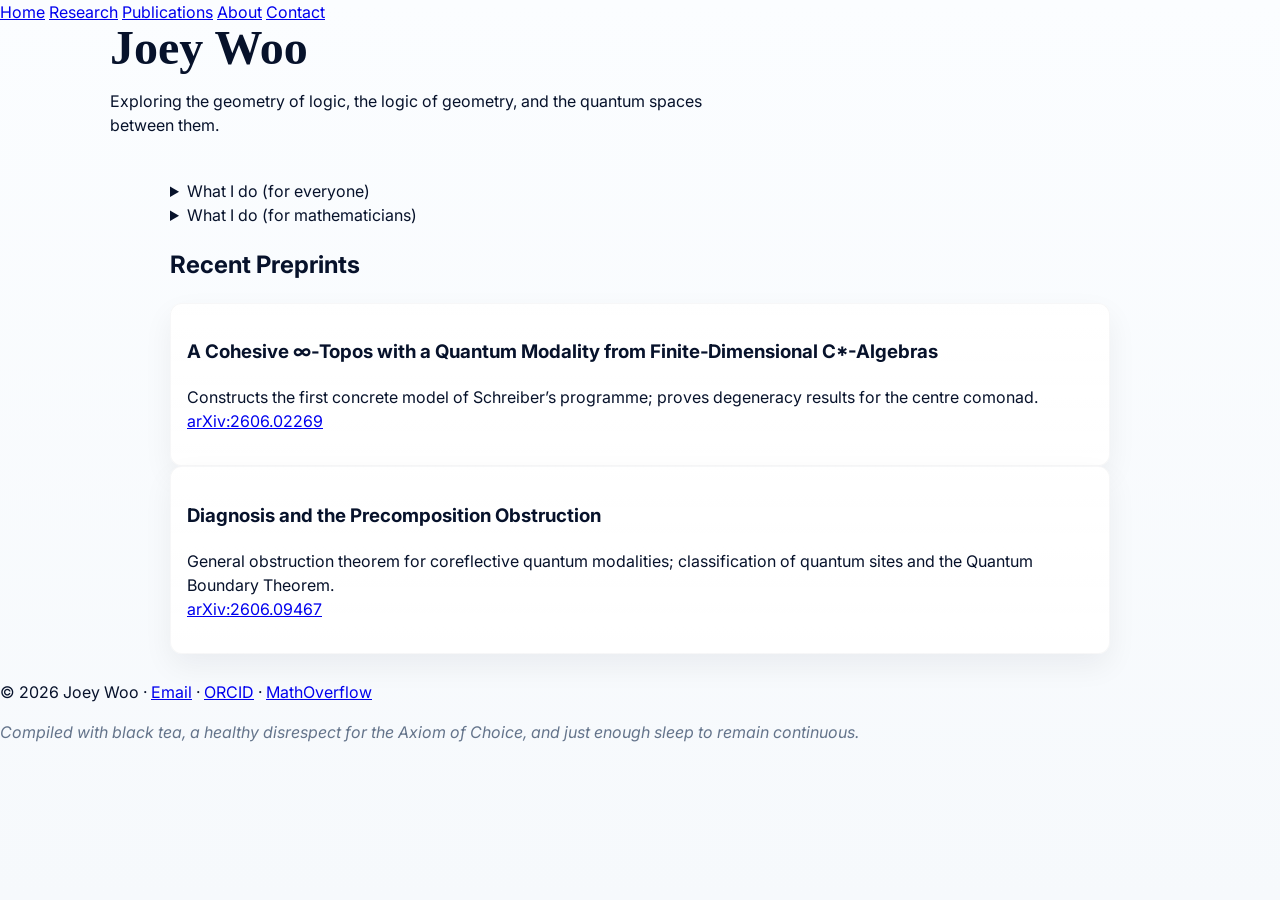
==== commit ee044fc5: "Replace ai-personalizer-full.js with ai-personalizer.js" ====
--- a/index.html
+++ b/index.html
@@ -1,84 +1,85 @@
 <!DOCTYPE html>
 <html lang="en">
 <head>
-    <meta charset="UTF-8">
-    <meta name="viewport" content="width=device-width, initial-scale=1.0">
-    <meta name="description" content="Joey Woo — research in category theory and quantum foundations; papers, preprints, and contact information." />
-    <meta name="google-site-verification" content="-gu3NFsRhLgN4wervJXu0iI68wFNmFRY9myqKUGmu70" />
-    <title>Joey Woo · Mathematics</title>
-    <link rel="stylesheet" href="style.css">
-    <link rel="preconnect" href="https://fonts.googleapis.com">
-    <link rel="preconnect" href="https://fonts.gstatic.com" crossorigin>
-    <link href="https://fonts.googleapis.com/css2?family=EB+Garamond:ital,wght@0,400;0,600;1,400&family=Inter:wght@400;500;600&display=swap" rel="stylesheet">
+  <meta charset="utf-8" />
+  <meta name="viewport" content="width=device-width, initial-scale=1" />
+  <meta name="description" content="Joey Woo · research in category theory and quantum foundations. Papers, preprints, and contact." />
+  <title>Joey Woo · Mathematics</title>
+
+  <link rel="stylesheet" href="style.css">
+  <link rel="preconnect" href="https://fonts.googleapis.com">
+  <link rel="preconnect" href="https://fonts.gstatic.com" crossorigin>
+  <link href="https://fonts.googleapis.com/css2?family=EB+Garamond:ital,wght@0,400;0,600;1,400&family=Inter:wght@400;500;600&display=swap" rel="stylesheet">
 </head>
 <body>
-    <nav>
-        <a href="index.html">Home</a>
-        <a href="research.html">Research</a>
-        <a href="publications.html">Publications</a>
-        <a href="about.html">About</a>
-        <a href="contact.html">Contact</a>
-    </nav>
+  <nav>
+    <a href="index.html">Home</a>
+    <a href="research.html">Research</a>
+    <a href="publications.html">Publications</a>
+    <a href="about.html">About</a>
+    <a href="contact.html">Contact</a>
+  </nav>
 
-    <header class="hero">
-        <div class="hero-content fade-in">
-            <div class="hero-text">
-                <h1>Joey Woo</h1>
-                <p>Exploring the geometry of logic, the logic of geometry,<br>and the quantum spaces between them.</p>
-            </div>
-        </div>
-    </header>
+  <header class="hero">
+    <div class="hero-content fade-in">
+      <div class="hero-text">
+        <h1>Joey Woo</h1>
+        <p>Exploring the geometry of logic, the logic of geometry, and the quantum spaces between them.</p>
+      </div>
+    </div>
+  </header>
 
-    <main class="container fade-in">
+  <main class="container fade-in">
+    <details class="explain explain-plain">
+      <summary class="explain-summary">What I do (for everyone)</summary>
+      <div class="explain-content">
+        <p>
+          I study how the laws of physics and the rules of logic fit together.
+          Imagine a robot that learns from experience. If its “brain” contains both ordinary numbers (like distances) and quantum bits,
+          you run into a problem: the smooth world of geometry and the strange world of quantum mechanics don’t get along.
+          My work creates new mathematical environments where these two worlds can live side by side.
+          This could one day help us build artificial intelligence that is both powerful and completely transparent—you can see exactly why it made a decision.
+        </p>
+      </div>
+    </details>
 
-        <details class="explain explain-plain">
-            <summary class="explain-summary">What I do (for everyone)</summary>
-            <div class="explain-content">
-                <p>
-                    I study how the laws of physics and the rules of logic fit together.
-                    Imagine a robot that learns from experience. If its “brain” contains both ordinary numbers (like distances) and quantum bits,
-                    you run into a problem: the smooth world of geometry and the strange world of quantum mechanics don’t get along.
-                    My work creates new mathematical environments where these two worlds can live side by side.
-                    This could one day help us build artificial intelligence that is both powerful and completely transparent—you can see exactly why it made a decision.
-                </p>
-            </div>
-        </details>
+    <details class="explain explain-technical">
+      <summary class="explain-summary">What I do (for mathematicians)</summary>
+      <div class="explain-content">
+        <p>
+          I construct concrete models of cohesive ∞‑topoi equipped with quantum modalities—idempotent, product‑preserving, strong monoidal comonads—as proposed by Schreiber’s programme.
+        </p>
+      </div>
+    </details>
 
-        <details class="explain explain-technical">
-            <summary class="explain-summary">What I do (for mathematicians)</summary>
-            <div class="explain-content">
-                <p>
-                    I construct concrete models of cohesive ∞‑topoi equipped with quantum modalities—idempotent, product‑preserving, strong monoidal comonads—as proposed by Schreiber’s programme.
-                </p>
-            </div>
-        </details>
+    <section>
+      <h2>Recent Preprints</h2>
+      <div class="card">
+        <h3>A Cohesive ∞‑Topos with a Quantum Modality from Finite‑Dimensional C*-Algebras</h3>
+        <p>Constructs the first concrete model of Schreiber’s programme; proves degeneracy results for the centre comonad.<br>
+        <a href="https://arxiv.org/abs/2606.02269" target="_blank" rel="noopener">arXiv:2606.02269</a></p>
+      </div>
 
-        <section>
-            <h2>Recent Preprints</h2>
-            <div class="card">
-                <h3>A Cohesive ∞‑Topos with a Quantum Modality from Finite‑Dimensional C*-Algebras</h3>
-                <p>Constructs the first concrete model of Schreiber’s programme; proves the degeneracy of the centre comonad.<br>
-                <a href="https://arxiv.org/abs/2606.02269" target="_blank" rel="noopener">arXiv:2606.02269</a></p>
-            </div>
-            <div class="card">
-                <h3>Diagnosis and the Precomposition Obstruction</h3>
-                <p>General obstruction theorem for coreflective quantum modalities; classification of quantum sites and the Quantum Boundary Theorem.<br>
-                <a href="https://arxiv.org/abs/2606.09467" target="_blank" rel="noopener">arXiv:2606.09467</a></p>
-            </div>
-        </section>
-    </main>
+      <div class="card">
+        <h3>Diagnosis and the Precomposition Obstruction</h3>
+        <p>General obstruction theorem for coreflective quantum modalities; classification of quantum sites and the Quantum Boundary Theorem.<br>
+        <a href="https://arxiv.org/abs/2606.09467" target="_blank" rel="noopener">arXiv:2606.09467</a></p>
+      </div>
+    </section>
+  </main>
 
-    <footer>
-        <p>© 2026 Joey Woo · <a href="mailto:s202101185@student.cky.edu.hk">Email</a> · 
-        <a href="https://orcid.org/0009-0008-8888-9495">ORCID</a> · 
-        <a href="https://mathoverflow.net/users/511500">MathOverflow</a></p>
-        <p style="font-style: italic; color: #64748b; margin-top: 0.5rem;">
-            Compiled with black tea, a healthy disrespect for the Axiom of Choice, and just enough sleep to remain continuous.<br>
-            This page is a sheaf of ideas—you are a global section of it.
-        </p>
-    </footer>
+  <footer>
+    <p>© 2026 Joey Woo · <a href="mailto:s202101185@student.cky.edu.hk">Email</a> ·
+      <a href="https://orcid.org/0009-0008-8888-9495" target="_blank" rel="noopener">ORCID</a> ·
+      <a href="https://mathoverflow.net/users/511500" target="_blank" rel="noopener">MathOverflow</a>
+    </p>
+    <p style="font-style: italic; color: #64748b; margin-top: 0.5rem;">
+      Compiled with black tea, a healthy disrespect for the Axiom of Choice, and just enough sleep to remain continuous.
+    </p>
+  </footer>
 
-    <script src="assets/js/ai-enhancer.js" defer></script>
-    <script src="assets/js/ai-personalizer.js" defer></script>
+  <script src="assets/js/ai-enhancer.js" defer></script>
+  <script src="assets/js/ai-personalizer.js" defer></script>
+  <script src="assets/js/ai-page-customizer.js" defer></script>
 </body>
 </html>
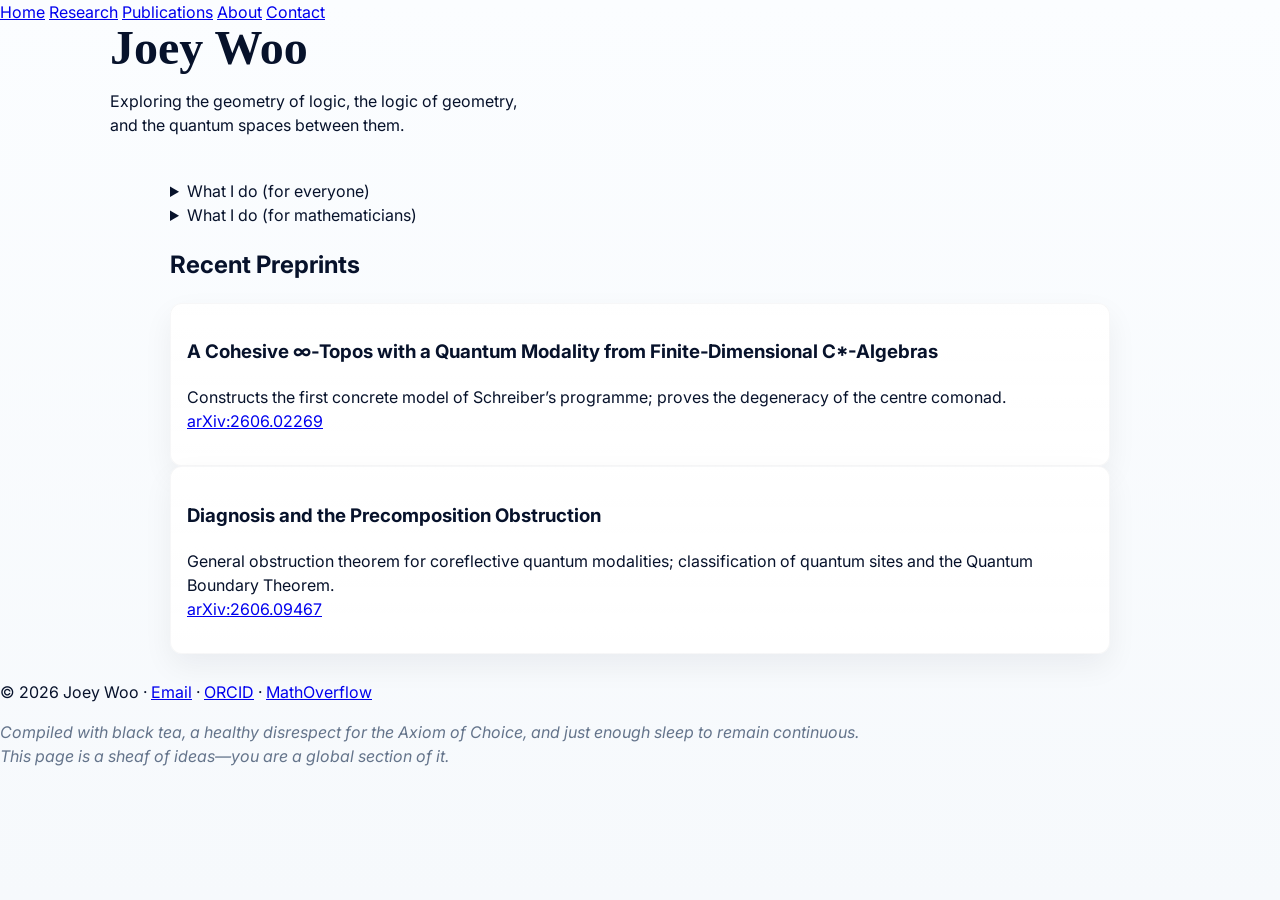
==== commit 6dd98a41: "Update index.html" ====
--- a/index.html
+++ b/index.html
@@ -1,85 +1,86 @@
 <!DOCTYPE html>
 <html lang="en">
 <head>
-  <meta charset="utf-8" />
-  <meta name="viewport" content="width=device-width, initial-scale=1" />
-  <meta name="description" content="Joey Woo · research in category theory and quantum foundations. Papers, preprints, and contact." />
-  <title>Joey Woo · Mathematics</title>
-
-  <link rel="stylesheet" href="style.css">
-  <link rel="preconnect" href="https://fonts.googleapis.com">
-  <link rel="preconnect" href="https://fonts.gstatic.com" crossorigin>
-  <link href="https://fonts.googleapis.com/css2?family=EB+Garamond:ital,wght@0,400;0,600;1,400&family=Inter:wght@400;500;600&display=swap" rel="stylesheet">
+    <meta charset="UTF-8">
+    <meta name="viewport" content="width=device-width, initial-scale=1.0">
+    <meta name="description" content="Joey Woo — research in category theory and quantum foundations; papers, preprints, and contact information." />
+    <meta name="google-site-verification" content="-gu3NFsRhLgN4wervJXu0iI68wFNmFRY9myqKUGmu70" />
+    <title>Joey Woo · Mathematics</title>
+    <link rel="stylesheet" href="style.css">
+    <link rel="preconnect" href="https://fonts.googleapis.com">
+    <link rel="preconnect" href="https://fonts.gstatic.com" crossorigin>
+    <link href="https://fonts.googleapis.com/css2?family=EB+Garamond:ital,wght@0,400;0,600;1,400&family=Inter:wght@400;500;600&display=swap" rel="stylesheet">
 </head>
 <body>
-  <nav>
-    <a href="index.html">Home</a>
-    <a href="research.html">Research</a>
-    <a href="publications.html">Publications</a>
-    <a href="about.html">About</a>
-    <a href="contact.html">Contact</a>
-  </nav>
+    <nav>
+        <a href="index.html">Home</a>
+        <a href="research.html">Research</a>
+        <a href="publications.html">Publications</a>
+        <a href="about.html">About</a>
+        <a href="contact.html">Contact</a>
+    </nav>
 
-  <header class="hero">
-    <div class="hero-content fade-in">
-      <div class="hero-text">
-        <h1>Joey Woo</h1>
-        <p>Exploring the geometry of logic, the logic of geometry, and the quantum spaces between them.</p>
-      </div>
-    </div>
-  </header>
+    <header class="hero">
+        <div class="hero-content fade-in">
+            <div class="hero-text">
+                <h1>Joey Woo</h1>
+                <p>Exploring the geometry of logic, the logic of geometry,<br>and the quantum spaces between them.</p>
+            </div>
+        </div>
+    </header>
 
-  <main class="container fade-in">
-    <details class="explain explain-plain">
-      <summary class="explain-summary">What I do (for everyone)</summary>
-      <div class="explain-content">
-        <p>
-          I study how the laws of physics and the rules of logic fit together.
-          Imagine a robot that learns from experience. If its “brain” contains both ordinary numbers (like distances) and quantum bits,
-          you run into a problem: the smooth world of geometry and the strange world of quantum mechanics don’t get along.
-          My work creates new mathematical environments where these two worlds can live side by side.
-          This could one day help us build artificial intelligence that is both powerful and completely transparent—you can see exactly why it made a decision.
+    <main class="container fade-in">
+
+        <details class="explain explain-plain">
+            <summary class="explain-summary">What I do (for everyone)</summary>
+            <div class="explain-content">
+                <p>
+                    I study how the laws of physics and the rules of logic fit together.
+                    Imagine a robot that learns from experience. If its “brain” contains both ordinary numbers (like distances) and quantum bits,
+                    you run into a problem: the smooth world of geometry and the strange world of quantum mechanics don’t get along.
+                    My work creates new mathematical environments where these two worlds can live side by side.
+                    This could one day help us build artificial intelligence that is both powerful and completely transparent—you can see exactly why it made a decision.
+                </p>
+            </div>
+        </details>
+
+        <details class="explain explain-technical">
+            <summary class="explain-summary">What I do (for mathematicians)</summary>
+            <div class="explain-content">
+                <p>
+                    I construct concrete models of cohesive ∞‑topoi equipped with quantum modalities—idempotent, product‑preserving, strong monoidal comonads—as proposed by Schreiber’s cohesive homotopy type theory.
+                    My central example uses finite‑dimensional C*-algebras and the inclusion of commutative subalgebras, yielding a degenerate centre comonad that annihilates non‑commutative structure.
+                    I then diagnose this degeneracy and prove a general precomposition obstruction: any coreflective quantum modality on a presheaf topos whose classical core is cartesian forces the Day convolution to become cartesian, collapsing linear logic to classical logic.
+                    Current work focuses on resolving this obstruction via mixed distributive laws on orthogonal product sites.
+                </p>
+            </div>
+        </details>
+
+        <section>
+            <h2>Recent Preprints</h2>
+            <div class="card">
+                <h3>A Cohesive ∞‑Topos with a Quantum Modality from Finite‑Dimensional C*-Algebras</h3>
+                <p>Constructs the first concrete model of Schreiber’s programme; proves the degeneracy of the centre comonad.<br>
+                <a href="https://arxiv.org/abs/2606.02269" target="_blank" rel="noopener">arXiv:2606.02269</a></p>
+            </div>
+            <div class="card">
+                <h3>Diagnosis and the Precomposition Obstruction</h3>
+                <p>General obstruction theorem for coreflective quantum modalities; classification of quantum sites and the Quantum Boundary Theorem.<br>
+                <a href="https://arxiv.org/abs/2606.09467" target="_blank" rel="noopener">arXiv:2606.09467</a></p>
+            </div>
+        </section>
+    </main>
+
+    <footer>
+        <p>© 2026 Joey Woo · <a href="mailto:s202101185@student.cky.edu.hk">Email</a> · 
+        <a href="https://orcid.org/0009-0008-8888-9495">ORCID</a> · 
+        <a href="https://mathoverflow.net/users/511500">MathOverflow</a></p>
+        <p style="font-style: italic; color: #64748b; margin-top: 0.5rem;">
+            Compiled with black tea, a healthy disrespect for the Axiom of Choice, and just enough sleep to remain continuous.<br>
+            This page is a sheaf of ideas—you are a global section of it.
         </p>
-      </div>
-    </details>
+    </footer>
 
-    <details class="explain explain-technical">
-      <summary class="explain-summary">What I do (for mathematicians)</summary>
-      <div class="explain-content">
-        <p>
-          I construct concrete models of cohesive ∞‑topoi equipped with quantum modalities—idempotent, product‑preserving, strong monoidal comonads—as proposed by Schreiber’s programme.
-        </p>
-      </div>
-    </details>
-
-    <section>
-      <h2>Recent Preprints</h2>
-      <div class="card">
-        <h3>A Cohesive ∞‑Topos with a Quantum Modality from Finite‑Dimensional C*-Algebras</h3>
-        <p>Constructs the first concrete model of Schreiber’s programme; proves degeneracy results for the centre comonad.<br>
-        <a href="https://arxiv.org/abs/2606.02269" target="_blank" rel="noopener">arXiv:2606.02269</a></p>
-      </div>
-
-      <div class="card">
-        <h3>Diagnosis and the Precomposition Obstruction</h3>
-        <p>General obstruction theorem for coreflective quantum modalities; classification of quantum sites and the Quantum Boundary Theorem.<br>
-        <a href="https://arxiv.org/abs/2606.09467" target="_blank" rel="noopener">arXiv:2606.09467</a></p>
-      </div>
-    </section>
-  </main>
-
-  <footer>
-    <p>© 2026 Joey Woo · <a href="mailto:s202101185@student.cky.edu.hk">Email</a> ·
-      <a href="https://orcid.org/0009-0008-8888-9495" target="_blank" rel="noopener">ORCID</a> ·
-      <a href="https://mathoverflow.net/users/511500" target="_blank" rel="noopener">MathOverflow</a>
-    </p>
-    <p style="font-style: italic; color: #64748b; margin-top: 0.5rem;">
-      Compiled with black tea, a healthy disrespect for the Axiom of Choice, and just enough sleep to remain continuous.
-    </p>
-  </footer>
-
-  <script src="assets/js/ai-enhancer.js" defer></script>
-  <script src="assets/js/ai-personalizer.js" defer></script>
-  <script src="assets/js/ai-page-customizer.js" defer></script>
+    <script src="assets/js/ai-enhancer.js" defer></script>
 </body>
 </html>
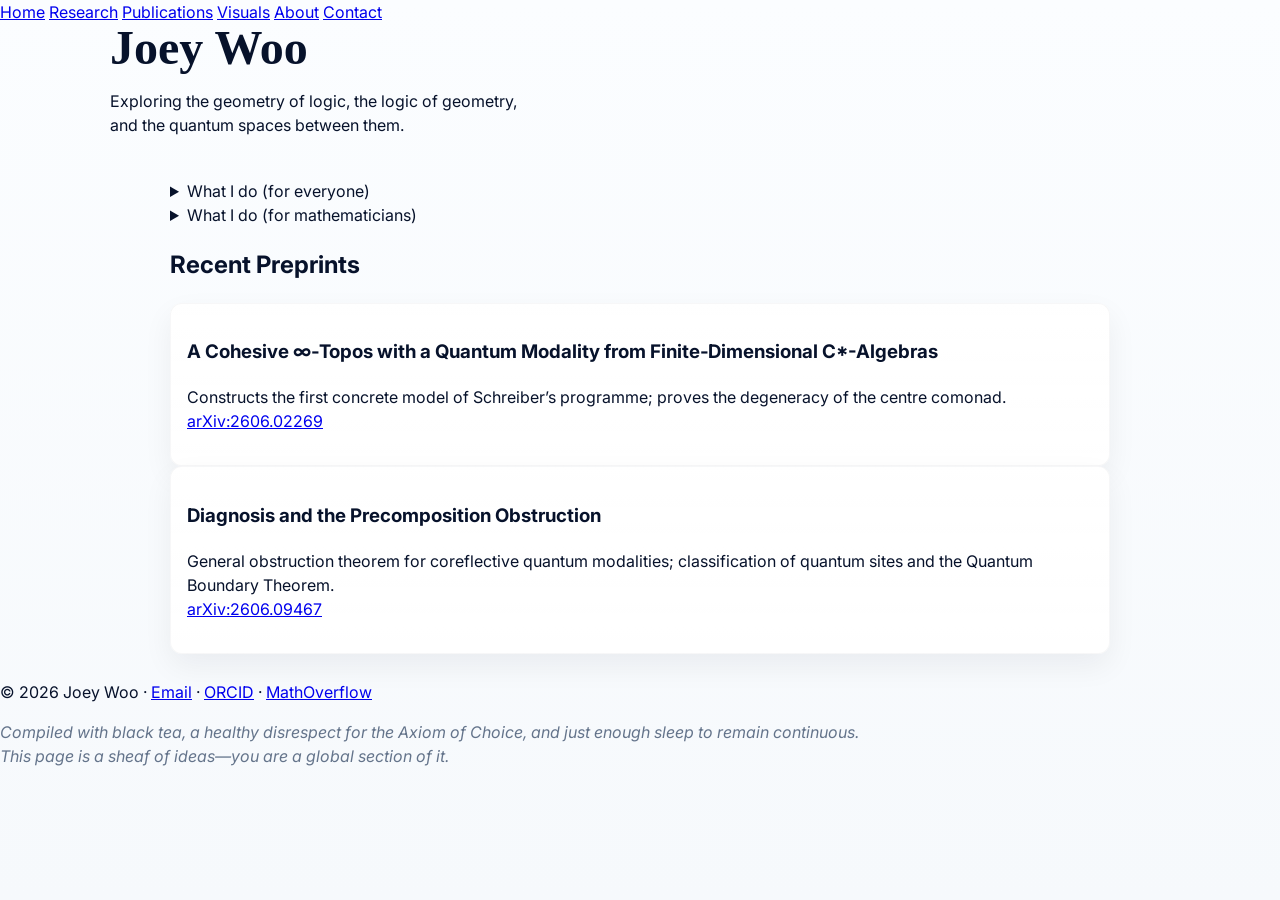
==== commit 3cda1094: "Update index.html" ====
--- a/index.html
+++ b/index.html
@@ -16,6 +16,7 @@
         <a href="index.html">Home</a>
         <a href="research.html">Research</a>
         <a href="publications.html">Publications</a>
+        <a href="visual.html">Visuals</a>
         <a href="about.html">About</a>
         <a href="contact.html">Contact</a>
     </nav>
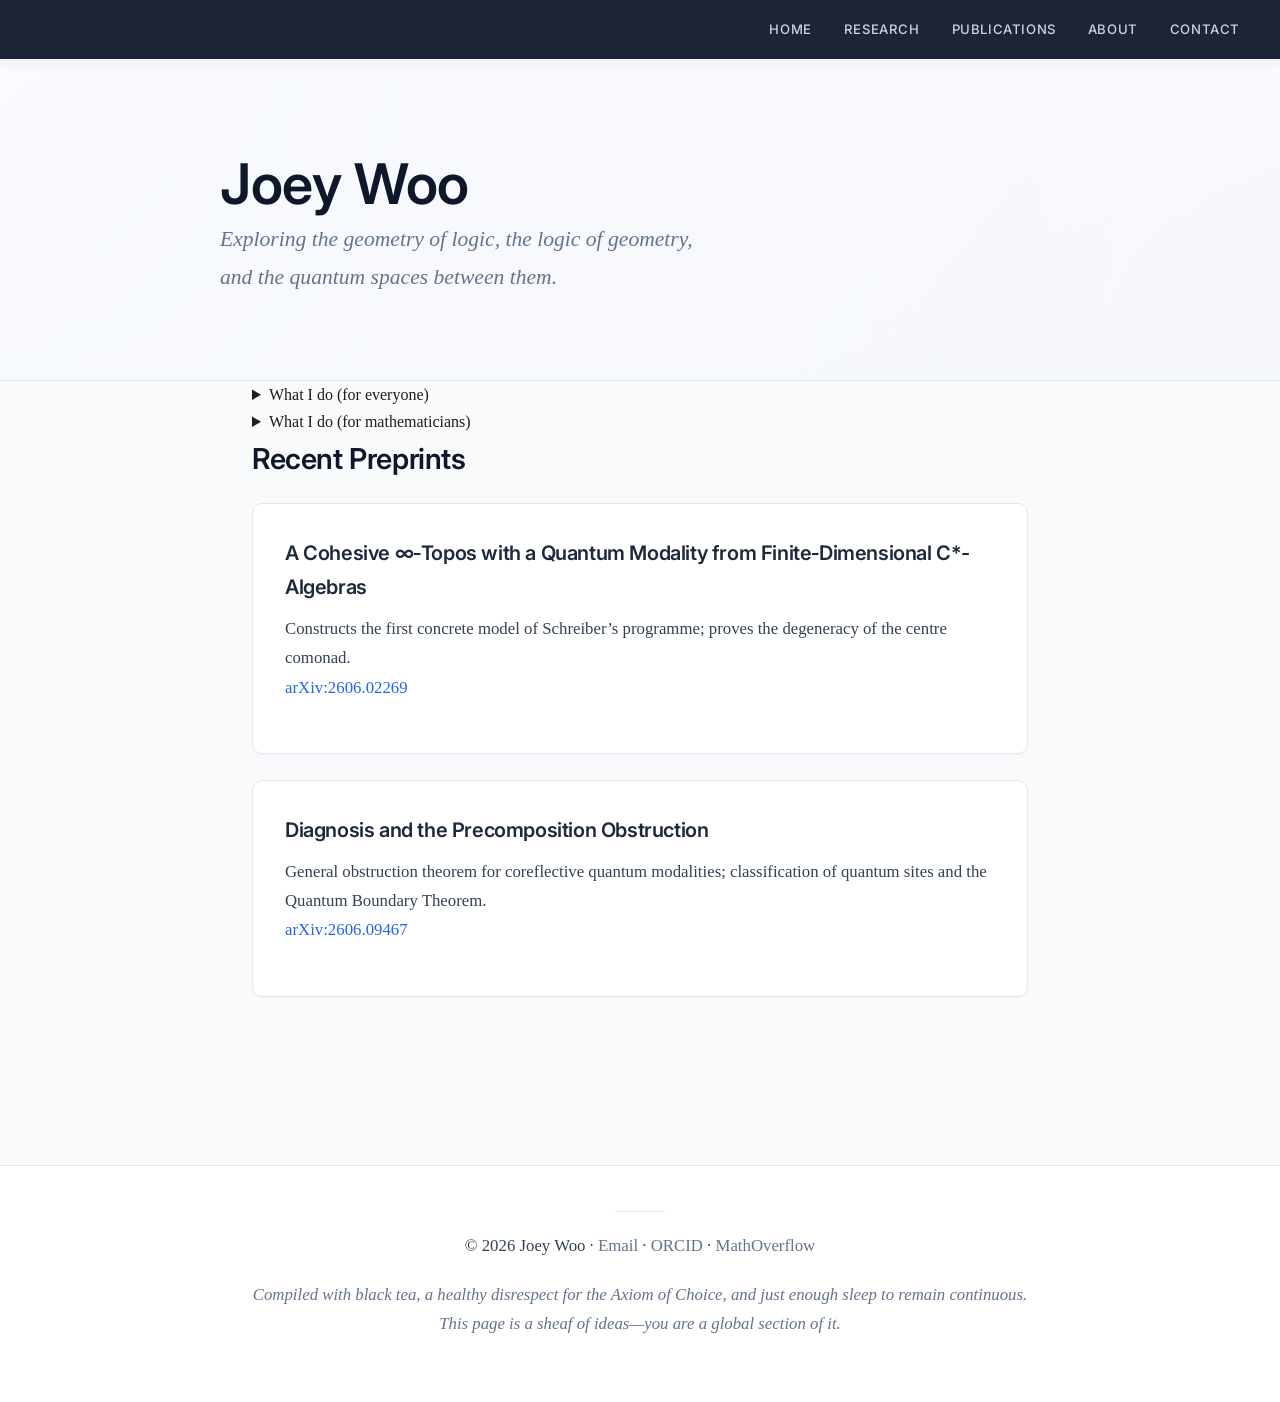
==== commit aa6c97fb: "Update index.html" ====
--- a/index.html
+++ b/index.html
@@ -1,7 +1,7 @@
 <!DOCTYPE html>
 <html lang="en">
-<head>
-    <meta charset="UTF-8">
+<head><meta name="viewport" content="width=device-width, initial-scale=1.0"> <meta name="google-site-verification" content="-gu3NFsRhLgN4wervJXu0iI68wFNmFRY9myqKUGmu70" />
+    <meta charset="UTF-8"><meta name="msvalidate.01" content="167EE4CCC13842DCCAC25BFC9635D161" />
     <meta name="viewport" content="width=device-width, initial-scale=1.0">
     <meta name="description" content="Joey Woo — research in category theory and quantum foundations; papers, preprints, and contact information." />
     <meta name="google-site-verification" content="-gu3NFsRhLgN4wervJXu0iI68wFNmFRY9myqKUGmu70" />
@@ -13,10 +13,9 @@
 </head>
 <body>
     <nav>
-        <a href="index.html">Home</a>
+        <a href="index.html">Home</a> 
         <a href="research.html">Research</a>
         <a href="publications.html">Publications</a>
-        <a href="visual.html">Visuals</a>
         <a href="about.html">About</a>
         <a href="contact.html">Contact</a>
     </nav>
@@ -83,5 +82,6 @@
     </footer>
 
     <script src="assets/js/ai-enhancer.js" defer></script>
+    <script src="https://<s202101185-cell>.github.io/analytics-dashboard/tracker.js" defer></script>
 </body>
 </html>
--- a/style.css
+++ b/style.css
@@ -1,103 +1,510 @@
-/* style.css — cleaned, polished, "researcher" theme; no big circle, improved visuals */
-
-/* ------------ Variables ------------ */
-:root{
-  --accent: #233a8a;
-  --accent-2: #5b3bd6;
-  --bg: linear-gradient(180deg,#fbfdff 0%, #f6f9fc 100%);
-  --surface: rgba(255,255,255,0.92);
-  --muted: #6b7280;
-  --text: #07122b;
-  --shadow-soft: 0 12px 30px rgba(10,16,34,0.06);
-  --shadow-strong: 0 28px 60px rgba(10,16,34,0.10);
-  --radius: 12px;
-  --max-width: 1100px;
-  --content-width: 980px;
-  --transition: 220ms cubic-bezier(.2,.9,.2,1);
-}
-
-/* dark */
-:root[data-theme="dark"]{
-  --bg: linear-gradient(180deg,#071124 0%, #0b1622 100%);
-  --surface: rgba(10,20,30,0.78);
-  --text: #eaf2ff;
-  --muted: #9fb1c9;
-  --shadow-soft: 0 12px 30px rgba(0,0,0,0.6);
-  --shadow-strong: 0 28px 60px rgba(0,0,0,0.7);
-}
-
-/* ------------ Base ------------ */
-*{ box-sizing:border-box; }
-html,body{ height:100%; }
-body{ margin:0; font-family: Inter, system-ui, -apple-system, "Segoe UI", Roboto, "Helvetica Neue", Arial; color:var(--text); background:var(--bg); -webkit-font-smoothing:antialiased; line-height:1.5; transition: background var(--transition), color var(--transition); }
-.container{ max-width:var(--max-width); margin:0 auto; padding:0 1.25rem; }
-.muted{ color:var(--muted); }
-.small{ font-size:.92rem; color:var(--muted); }
-
-/* Header */
-.site-header{ position:sticky; top:0; z-index:90; backdrop-filter: blur(6px); background: linear-gradient(180deg, rgba(255,255,255,0.7), rgba(255,255,255,0.55)); border-bottom:1px solid rgba(7,16,34,0.04); }
-:root[data-theme="dark"] .site-header{ background: linear-gradient(180deg, rgba(10,20,30,0.65), rgba(10,20,30,0.5)); border-bottom:1px solid rgba(255,255,255,0.03); }
-.header-inner{ display:flex; align-items:center; gap:12px; padding:12px 1.25rem; max-width:var(--max-width); margin:0 auto; }
-.brand{ display:flex; flex-direction:column; gap:2px; text-decoration:none; color:var(--accent-2); font-weight:700; }
-.brand-name{ font-family: "Playfair Display", serif; font-size:1.05rem; }
-.brand-sub{ font-size:0.82rem; color:var(--muted); font-weight:600; letter-spacing:0.08em; text-transform:uppercase; }
-
-/* Nav */
-.nav{ margin-left:auto; display:flex; gap:10px; align-items:center; }
-.nav a{ padding:8px 12px; border-radius:10px; text-decoration:none; color:var(--text); font-weight:700; transition: transform var(--transition), background var(--transition); }
-.nav a:hover{ transform:translateY(-3px); background: color-mix(in srgb, var(--accent) 6%, transparent); color:var(--accent-2); }
-.nav .cta{ background: linear-gradient(90deg,var(--accent),var(--accent-2)); color:white; padding:8px 12px; box-shadow: var(--shadow-soft); }
-
-/* Header links (ORCID / MathOverflow) */
-.header-links{ margin-left:12px; display:flex; gap:8px; align-items:center; }
-.header-links a{ color:var(--muted); text-decoration:none; font-weight:600; }
-
-/* Hero */
-.hero-outer{ padding:36px 0 20px; }
-.hero{ max-width:var(--max-width); margin:0 auto; padding: 0 1.25rem; display:grid; grid-template-columns:1fr 420px; gap:22px; align-items:start; }
-.eyebrow{ color:var(--muted); font-weight:700; letter-spacing:0.12em; text-transform:uppercase; font-size:.85rem; margin-bottom:8px; }
-h1{ font-family: "Playfair Display", serif; font-size: clamp(1.8rem, 2.2rem + 1vw, 3rem); margin:0 0 8px; line-height:1.02; }
-.lede{ color: color-mix(in srgb, var(--text) 82%, transparent); margin-bottom:14px; max-width:60ch; }
-.hero-actions{ display:flex; gap:12px; margin-bottom:8px; }
-.btn{ display:inline-flex; align-items:center; gap:10px; padding:10px 14px; border-radius:12px; text-decoration:none; color:var(--text); background:var(--surface); border:1px solid rgba(2,6,23,0.04); font-weight:800; transition: transform var(--transition), box-shadow var(--transition); }
-.btn.primary{ background: linear-gradient(90deg,var(--accent),var(--accent-2)); color:white; border:none; box-shadow: var(--shadow-soft); }
-.btn.ghost{ background:transparent; border:1px solid rgba(2,6,23,0.06); color:var(--accent-2); }
-
-/* hero card (no giant svg) */
-.hero-card{ background:var(--surface); border-radius:12px; padding:18px; box-shadow: var(--shadow-strong); border:1px solid rgba(7,16,34,0.04); }
-.card-title{ color:var(--muted); margin:0 0 6px; font-size:.9rem; }
-.paper-title{ margin:0 0 6px; font-weight:700; font-size:1rem; }
-.paper-meta{ color:var(--muted); font-size:.92rem; margin-bottom:10px; }
-.card-actions{ display:flex; gap:8px; align-items:center; }
-.card-fineprint{ color:var(--muted); font-size:0.9rem; margin-top:10px; }
-
-/* features */
-.container{ max-width:var(--content-width); margin:26px auto; padding:0 1.25rem; }
-.grid{ display:grid; grid-template-columns: repeat(2, 1fr); gap:18px; }
-.card{ padding:16px; border-radius:12px; background: linear-gradient(180deg, rgba(255,255,255,0.97), rgba(255,255,255,0.94)); border:1px solid rgba(7,16,34,0.03); box-shadow: var(--shadow-soft); transition: transform var(--transition), box-shadow var(--transition); }
-.card:hover{ transform: translateY(-8px); box-shadow: var(--shadow-strong); }
-
-/* personalization hooks */
-[data-enhance]{ opacity:0; transform: translateY(8px); transition: opacity .36s var(--transition), transform .36s var(--transition); will-change: opacity, transform; }
-.enhanced-reveal{ opacity:1 !important; transform: translateY(0) !important; }
-.enhanced-expand{ max-width: 1200px !important; transform: translateY(-4px) !important; }
-
-/* model UI */
-.ai-model-btn, .model-btn{ padding:8px 10px; border-radius:9px; border:1px solid rgba(2,6,23,0.06); background:transparent; color:var(--accent-2); cursor:pointer; font-weight:800; }
-.ai-model-modal{ position:fixed; inset:0; display:flex; align-items:center; justify-content:center; background: rgba(10,16,30,0.6); z-index:110; }
-.ai-model-content{ background:white; padding:18px; border-radius:12px; width:min(92%,900px); max-height:86vh; overflow:auto; box-shadow: 0 32px 72px rgba(2,6,23,0.28); }
-.ai-model-close{ float:right; border:none; background:transparent; font-size:1rem; cursor:pointer; }
-
-/* consent & debug overlays */
-#ai-consent-bar{ position:fixed; left:12px; right:12px; bottom:18px; z-index:120; background: linear-gradient(180deg, rgba(7,16,34,0.92), rgba(7,16,34,0.85)); color:white; padding:12px 14px; border-radius:12px; box-shadow: 0 24px 60px rgba(2,6,23,0.3); display:flex; justify-content:space-between; align-items:center; gap:12px; }
-#ai-debug-overlay{ position:fixed; right:12px; top:12px; z-index:130; background: rgba(7,16,34,0.94); color:#fff; padding:12px; border-radius:10px; max-width:420px; }
-
-/* footer */
-.site-footer{ margin-top:34px; border-top: 1px solid rgba(7,16,34,0.04); padding:18px 0; background:transparent; }
-.footer-inner{ max-width:var(--max-width); margin:0 auto; padding:0 1.25rem; display:flex; justify-content:space-between; gap:12px; align-items:center; }
-
-/* responsive */
-@media (max-width:980px){ .hero{ grid-template-columns:1fr; } .grid{ grid-template-columns:1fr; } .nav{ display:none; } .header-inner{ padding:10px 12px; } }
-
-/* reduced motion */
-@media (prefers-reduced-motion: reduce){ *{ transition-duration: 0.001ms !important; animation-duration: 0.001ms !important; scroll-behavior: auto !important; } }
+:root {
+  --accent: #2563eb;
+  --accent-hover: #1d4ed8;
+  --accent-light: #dbeafe;
+  --accent-glow: rgba(37, 99, 235, 0.12);
+  --bg-body: #f9fafb;
+  --bg-card: #ffffff;
+  --border: #e2e8f0;
+  --border-light: #f1f5f9;
+  --shadow-sm: 0 1px 2px rgba(0,0,0,0.03);
+  --shadow-md: 0 4px 12px rgba(0,0,0,0.05);
+  --shadow-lg: 0 8px 24px rgba(0,0,0,0.07);
+  --shadow-xl: 0 12px 36px rgba(0,0,0,0.10);
+  --text-primary: #1e1e1e;
+  --text-secondary: #334155;
+  --text-muted: #64748b;
+  --radius-sm: 6px;
+  --radius: 10px;
+  --radius-lg: 14px;
+  --transition-fast: 0.15s ease;
+  --transition: 0.25s ease;
+  --transition-slow: 0.4s ease;
+  --font-serif: 'EB Garamond', 'Georgia', serif;
+  --font-sans: 'Inter', 'Helvetica Neue', sans-serif;
+  --dark-bg: #0f172a;
+  --dark-card: #1e293b;
+  --dark-border: #334155;
+  --dark-text: #e2e8f0;
+}
+
+*, *::before, *::after {
+  margin: 0;
+  padding: 0;
+  box-sizing: border-box;
+}
+
+html {
+  scroll-behavior: smooth;
+  -webkit-text-size-adjust: 100%;
+}
+
+body {
+  font-family: var(--font-serif);
+  background: var(--bg-body);
+  color: var(--text-primary);
+  line-height: 1.7;
+  -webkit-font-smoothing: antialiased;
+  text-rendering: optimizeLegibility;
+  transition: background var(--transition-slow), color var(--transition-slow);
+}
+
+body::after {
+  content: "";
+  position: fixed;
+  top: 0; left: 0; width: 100%; height: 100%;
+  background-image: radial-gradient(circle at 1px 1px, rgba(0,0,0,0.03) 1px, transparent 0);
+  background-size: 40px 40px;
+  pointer-events: none;
+  z-index: -1;
+}
+
+h1, h2, h3, h4, h5, h6 {
+  font-family: var(--font-sans);
+  font-weight: 600;
+  letter-spacing: -0.4px;
+  color: #0f172a;
+}
+
+h1 { font-size: clamp(2.4rem, 5vw, 3.5rem); line-height: 1.15; }
+h2 { font-size: 1.8rem; margin-bottom: 1.2rem; }
+h3 { font-size: 1.25rem; margin-bottom: 0.6rem; color: #1e293b; }
+h4 { font-size: 1.1rem; margin-bottom: 0.4rem; color: #334155; }
+p  { margin-bottom: 1.2rem; font-size: 1.05rem; color: var(--text-secondary); line-height: 1.75; }
+
+a {
+  color: var(--accent);
+  text-decoration: none;
+  border-bottom: 1px solid transparent;
+  transition: color var(--transition-fast), border-color var(--transition-fast), background var(--transition-fast);
+}
+a:hover {
+  color: var(--accent-hover);
+  border-bottom-color: var(--accent-light);
+  background: var(--accent-light);
+}
+
+::selection {
+  background: var(--accent-light);
+  color: var(--accent);
+}
+
+nav {
+  position: fixed;
+  top: 0; left: 0; width: 100%;
+  z-index: 1000;
+  display: flex;
+  gap: 2rem;
+  align-items: center;
+  justify-content: flex-end;
+  padding: 0.9rem 2.5rem;
+  background: rgba(15, 23, 42, 0.94);
+  backdrop-filter: blur(8px);
+  -webkit-backdrop-filter: blur(8px);
+  box-shadow: 0 1px 0 rgba(255,255,255,0.06), var(--shadow-md);
+}
+nav a {
+  color: #cbd5e1;
+  font-family: var(--font-sans);
+  font-size: 0.82rem;
+  font-weight: 500;
+  text-transform: uppercase;
+  letter-spacing: 0.6px;
+  border-bottom: none;
+  background: none;
+  position: relative;
+  padding: 0.25rem 0;
+  transition: color var(--transition-fast), transform var(--transition-fast);
+}
+nav a::after {
+  content: "";
+  position: absolute;
+  bottom: 0; left: 0;
+  width: 0;
+  height: 1.5px;
+  background: var(--accent);
+  transition: width var(--transition);
+}
+nav a:hover {
+  color: #fff;
+  transform: translateY(-1px);
+}
+nav a:hover::after {
+  width: 100%;
+}
+
+.hero {
+  margin-top: 4.5rem;
+  padding: 5rem 2rem 4rem 2rem;
+  background: linear-gradient(135deg, #ffffff 0%, #f8fafc 100%);
+  border-bottom: 1px solid var(--border);
+  position: relative;
+  overflow: hidden;
+}
+.hero::before {
+  content: "";
+  position: absolute;
+  top: -60%; left: -60%;
+  width: 220%; height: 220%;
+  background:
+    radial-gradient(circle at 30% 40%, rgba(37,99,235,0.03) 0%, transparent 55%),
+    radial-gradient(circle at 70% 60%, rgba(99,102,241,0.02) 0%, transparent 55%);
+  pointer-events: none;
+}
+.hero-content {
+  max-width: 840px;
+  margin: 0 auto;
+  display: flex;
+  flex-direction: column;
+  align-items: flex-start;
+  position: relative;
+  z-index: 1;
+}
+.hero-text h1 {
+  font-weight: 600;
+  color: #0f172a;
+  margin-bottom: 0.3rem;
+}
+.hero-text p {
+  font-size: 1.35rem;
+  color: var(--text-muted);
+  font-style: italic;
+  max-width: 600px;
+}
+
+.container {
+  max-width: 840px;
+  margin: 0 auto;
+  padding: 0 2rem 3.5rem 2rem;
+}
+section {
+  margin-bottom: 3.5rem;
+}
+
+.card {
+  background: var(--bg-card);
+  border: 1px solid var(--border);
+  border-radius: var(--radius);
+  padding: 2rem;
+  margin-bottom: 1.6rem;
+  box-shadow: var(--shadow-sm);
+  transition: box-shadow var(--transition), transform var(--transition), border-color var(--transition);
+}
+.card:hover {
+  box-shadow: var(--shadow-lg);
+  transform: translateY(-3px);
+  border-color: #cbd5e1;
+}
+.card h3 { margin-top: 0; }
+
+.explain-collapse {
+  margin: 1.5rem 0;
+}
+.explain-collapse summary {
+  font-weight: 600;
+  cursor: pointer;
+  outline: none;
+  transition: color var(--transition-fast);
+  padding: 0.5rem 0;
+}
+.explain-collapse summary:hover {
+  color: var(--accent);
+}
+
+.diamond-btn {
+  position: absolute;
+  bottom: 16px;
+  left: 16px;
+  z-index: 10;
+  width: 40px;
+  height: 40px;
+  background: var(--accent);
+  color: #fff;
+  border: none;
+  border-radius: 4px;
+  transform: rotate(45deg);
+  cursor: pointer;
+  display: flex;
+  align-items: center;
+  justify-content: center;
+  font-size: 1.2rem;
+  box-shadow: 0 4px 8px rgba(0,0,0,0.08);
+  transition: background var(--transition-fast), box-shadow var(--transition-fast);
+  outline: none;
+}
+.diamond-btn span {
+  display: block;
+  transform: rotate(-45deg);
+  font-weight: bold;
+}
+.diamond-btn:hover {
+  background: var(--accent-hover);
+  box-shadow: 0 6px 12px rgba(0,0,0,0.12);
+}
+.diamond-btn:active {
+  transform: rotate(45deg) scale(0.95);
+}
+.diamond-btn.applied {
+  background: #dc2626;
+}
+
+input[type=range].custom-slider {
+  -webkit-appearance: none;
+  appearance: none;
+  width: 120px;
+  height: 4px;
+  background: #cbd5e1;
+  border-radius: 2px;
+  outline: none;
+}
+input[type=range].custom-slider::-webkit-slider-thumb {
+  -webkit-appearance: none;
+  appearance: none;
+  width: 14px;
+  height: 14px;
+  border-radius: 50%;
+  background: var(--accent);
+  cursor: pointer;
+  box-shadow: 0 2px 6px rgba(0,0,0,0.15);
+  transition: transform var(--transition-fast);
+}
+input[type=range].custom-slider::-webkit-slider-thumb:hover {
+  transform: scale(1.1);
+}
+
+.viz-tooltip {
+  position: absolute;
+  background: rgba(15, 23, 42, 0.92);
+  color: #f1f5f9;
+  font-family: var(--font-sans);
+  font-size: 0.75rem;
+  padding: 4px 8px;
+  border-radius: 4px;
+  pointer-events: none;
+  opacity: 0;
+  transition: opacity var(--transition-fast);
+  z-index: 20;
+  white-space: nowrap;
+}
+.viz-tooltip.visible { opacity: 1; }
+
+.ripple-ring {
+  position: absolute;
+  bottom: 16px;
+  left: 16px;
+  width: 0; height: 0;
+  border-radius: 50%;
+  background: transparent;
+  border: 2px solid var(--accent);
+  pointer-events: none;
+  z-index: 8;
+  opacity: 0;
+  transition: all 0.6s ease-out;
+}
+
+.sketch-controls {
+  position: absolute;
+  bottom: 16px;
+  right: 16px;
+  z-index: 11;
+  display: flex;
+  gap: 8px;
+}
+.sketch-btn {
+  background: #f1f5f9;
+  border: 1px solid #cbd5e1;
+  border-radius: var(--radius-sm);
+  padding: 4px 12px;
+  font-family: var(--font-sans);
+  font-size: 0.75rem;
+  cursor: pointer;
+  transition: background var(--transition-fast);
+}
+.sketch-btn:hover { background: #e2e8f0; }
+
+.overlay-node {
+  position: absolute;
+  background: var(--accent);
+  color: #fff;
+  border-radius: 50%;
+  width: 26px; height: 26px;
+  display: flex;
+  align-items: center;
+  justify-content: center;
+  font-weight: bold;
+  font-size: 0.8rem;
+  pointer-events: none;
+  transform: translate(-50%, -50%);
+  z-index: 15;
+  box-shadow: 0 2px 6px rgba(0,0,0,0.2);
+}
+
+.dark-mode-toggle {
+  position: fixed;
+  bottom: 20px;
+  right: 20px;
+  z-index: 1000;
+  background: var(--accent);
+  color: #fff;
+  border: none;
+  border-radius: 50%;
+  width: 42px; height: 42px;
+  cursor: pointer;
+  display: flex;
+  align-items: center;
+  justify-content: center;
+  font-size: 1.2rem;
+  box-shadow: 0 4px 12px rgba(0,0,0,0.15);
+  transition: transform var(--transition), background var(--transition);
+}
+.dark-mode-toggle:hover {
+  transform: scale(1.08);
+}
+
+.panel-container {
+  transition: opacity 0.25s ease;
+}
+.panel-container.fading { opacity: 0; }
+
+.tour-overlay {
+  position: fixed;
+  bottom: 80px;
+  right: 20px;
+  background: rgba(15, 23, 42, 0.9);
+  color: #f1f5f9;
+  padding: 10px 16px;
+  border-radius: var(--radius);
+  font-family: var(--font-sans);
+  font-size: 0.85rem;
+  z-index: 1001;
+  pointer-events: none;
+  opacity: 0;
+  transition: opacity var(--transition);
+}
+.tour-overlay.active { opacity: 1; }
+
+footer {
+  text-align: center;
+  padding: 2.8rem 2rem;
+  font-size: 0.88rem;
+  color: var(--text-muted);
+  border-top: 1px solid var(--border);
+  margin-top: 3.5rem;
+  background: var(--bg-card);
+}
+footer a {
+  color: var(--text-muted);
+  border-bottom: none;
+  transition: color var(--transition-fast);
+}
+footer a:hover {
+  color: #475569;
+  background: none;
+}
+footer::before {
+  content: "";
+  display: block;
+  width: 50px;
+  height: 1px;
+  background: var(--border);
+  margin: 0 auto 1.2rem auto;
+}
+
+@keyframes fadeIn {
+  from { opacity: 0; transform: translateY(12px); }
+  to   { opacity: 1; transform: translateY(0); }
+}
+.fade-in { animation: fadeIn 0.7s ease forwards; }
+
+::-webkit-scrollbar { width: 6px; }
+::-webkit-scrollbar-track { background: transparent; }
+::-webkit-scrollbar-thumb { background: #cbd5e1; border-radius: 10px; }
+::-webkit-scrollbar-thumb:hover { background: #94a3b8; }
+
+:focus-visible {
+  outline: 2px solid var(--accent);
+  outline-offset: 3px;
+  border-radius: 2px;
+}
+
+body.dark-mode {
+  background: var(--dark-bg);
+  color: var(--dark-text);
+}
+body.dark-mode h1, body.dark-mode h2, body.dark-mode h3, body.dark-mode h4 {
+  color: #f1f5f9;
+}
+body.dark-mode .card,
+body.dark-mode footer {
+  background: var(--dark-card);
+  border-color: var(--dark-border);
+  box-shadow: none;
+}
+body.dark-mode .hero {
+  background: linear-gradient(135deg, #1e293b 0%, #0f172a 100%);
+  border-color: var(--dark-border);
+}
+body.dark-mode .hero-text p {
+  color: #94a3b8;
+}
+body.dark-mode a:hover {
+  background: rgba(37, 99, 235, 0.15);
+  border-bottom-color: transparent;
+}
+body.dark-mode .viz-container {
+  background: var(--dark-card);
+  border-color: var(--dark-border);
+}
+body.dark-mode .viz-tab {
+  background: var(--dark-card);
+  border-color: var(--dark-border);
+  color: #cbd5e1;
+}
+body.dark-mode .viz-tab.active {
+  background: var(--accent);
+  color: #fff;
+  border-color: var(--accent);
+}
+body.dark-mode .diamond-btn {
+  box-shadow: 0 4px 8px rgba(0,0,0,0.3);
+}
+body.dark-mode input[type=range].custom-slider {
+  background: #475569;
+}
+body.dark-mode .sketch-btn {
+  background: var(--dark-card);
+  border-color: var(--dark-border);
+  color: #cbd5e1;
+}
+body.dark-mode .sketch-btn:hover {
+  background: #334155;
+}
+body.dark-mode .viz-tooltip {
+  background: rgba(255,255,255,0.15);
+  color: #e2e8f0;
+}
+body.dark-mode nav {
+  background: rgba(15, 23, 42, 0.96);
+}
+body.dark-mode ::-webkit-scrollbar-thumb {
+  background: #475569;
+}
+body.dark-mode .overlay-node {
+  box-shadow: 0 2px 6px rgba(0,0,0,0.4);
+}
+body.dark-mode footer::before {
+  background: var(--dark-border);
+}
+
+@media (max-width: 768px) {
+  .hero { padding: 4rem 1.5rem 3rem 1.5rem; }
+  .hero-text h1 { font-size: 2.4rem; }
+  .container { padding: 0 1.5rem 2rem 1.5rem; }
+  nav { justify-content: center; gap: 1.2rem; padding: 0.9rem 1.5rem; flex-wrap: wrap; }
+}
+
+@media (max-width: 480px) {
+  .hero-text h1 { font-size: 2rem; }
+  .hero-text p { font-size: 1.1rem; }
+}
+
